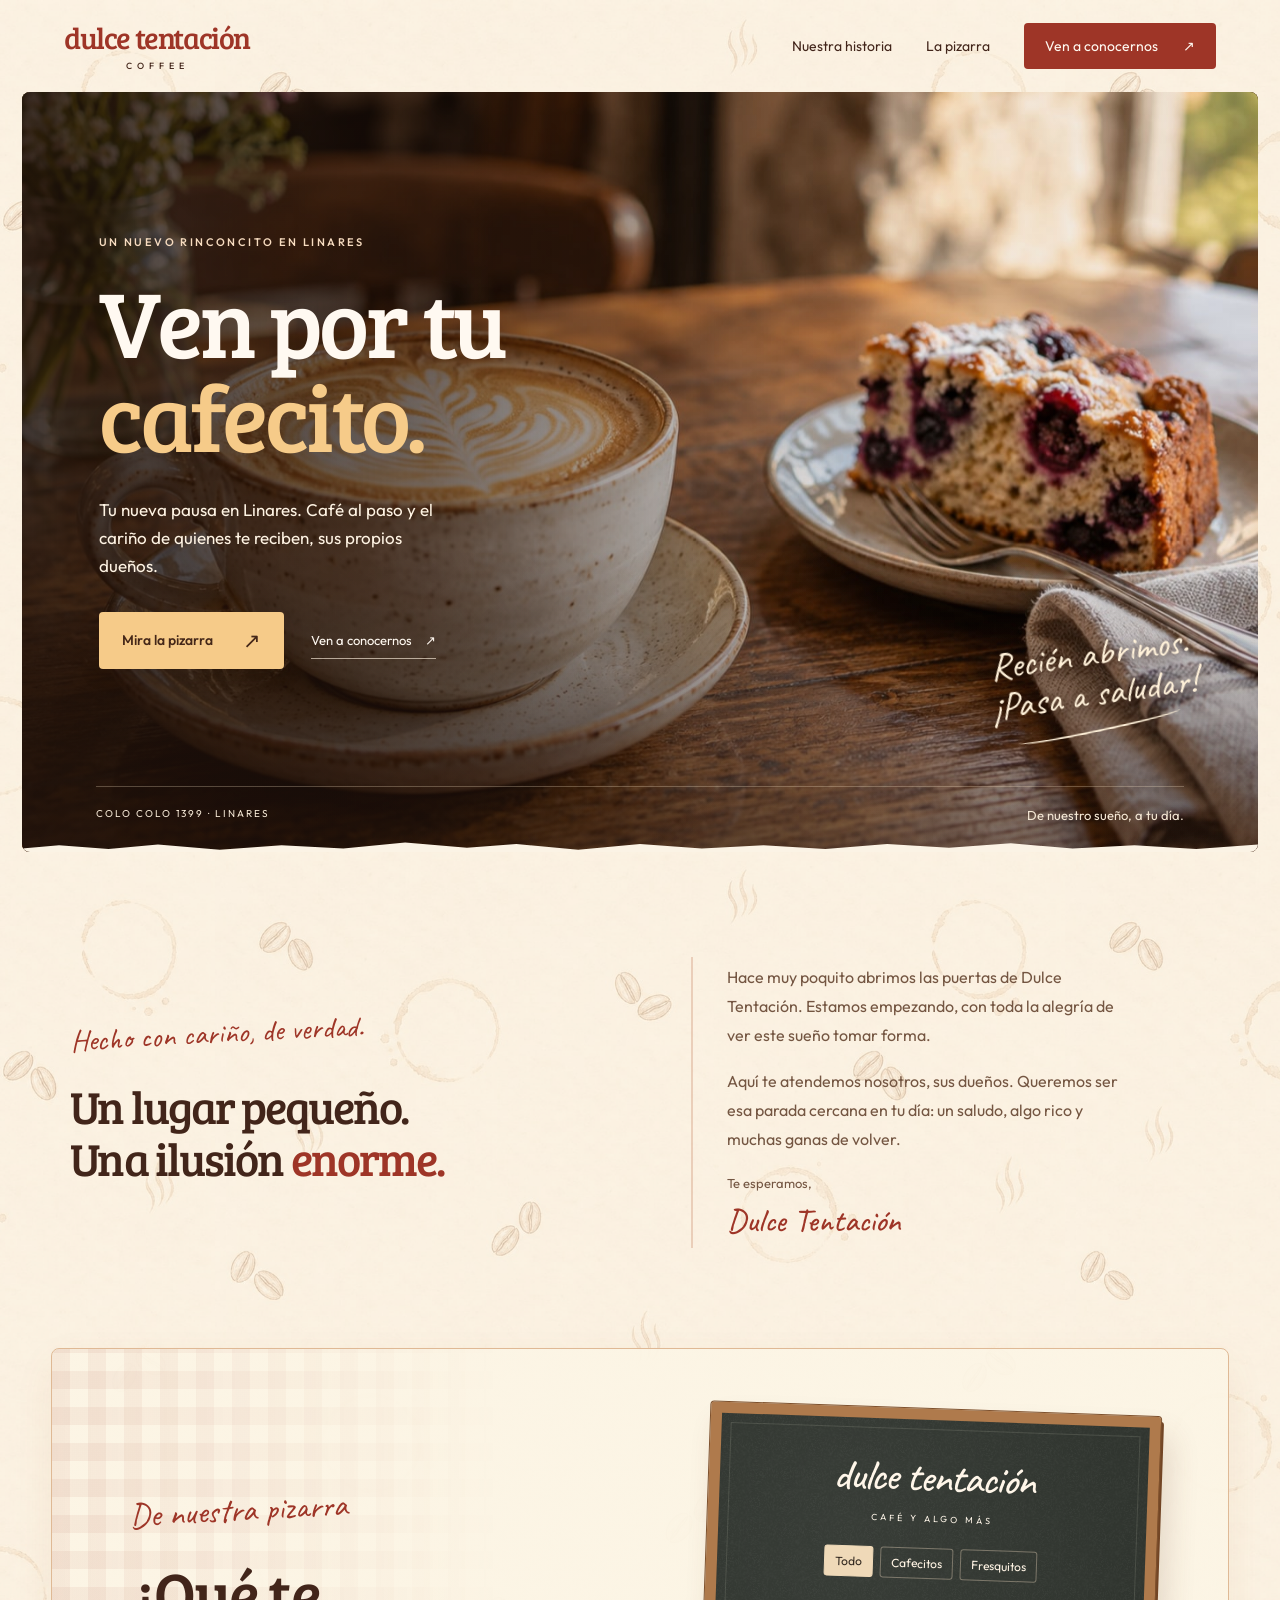
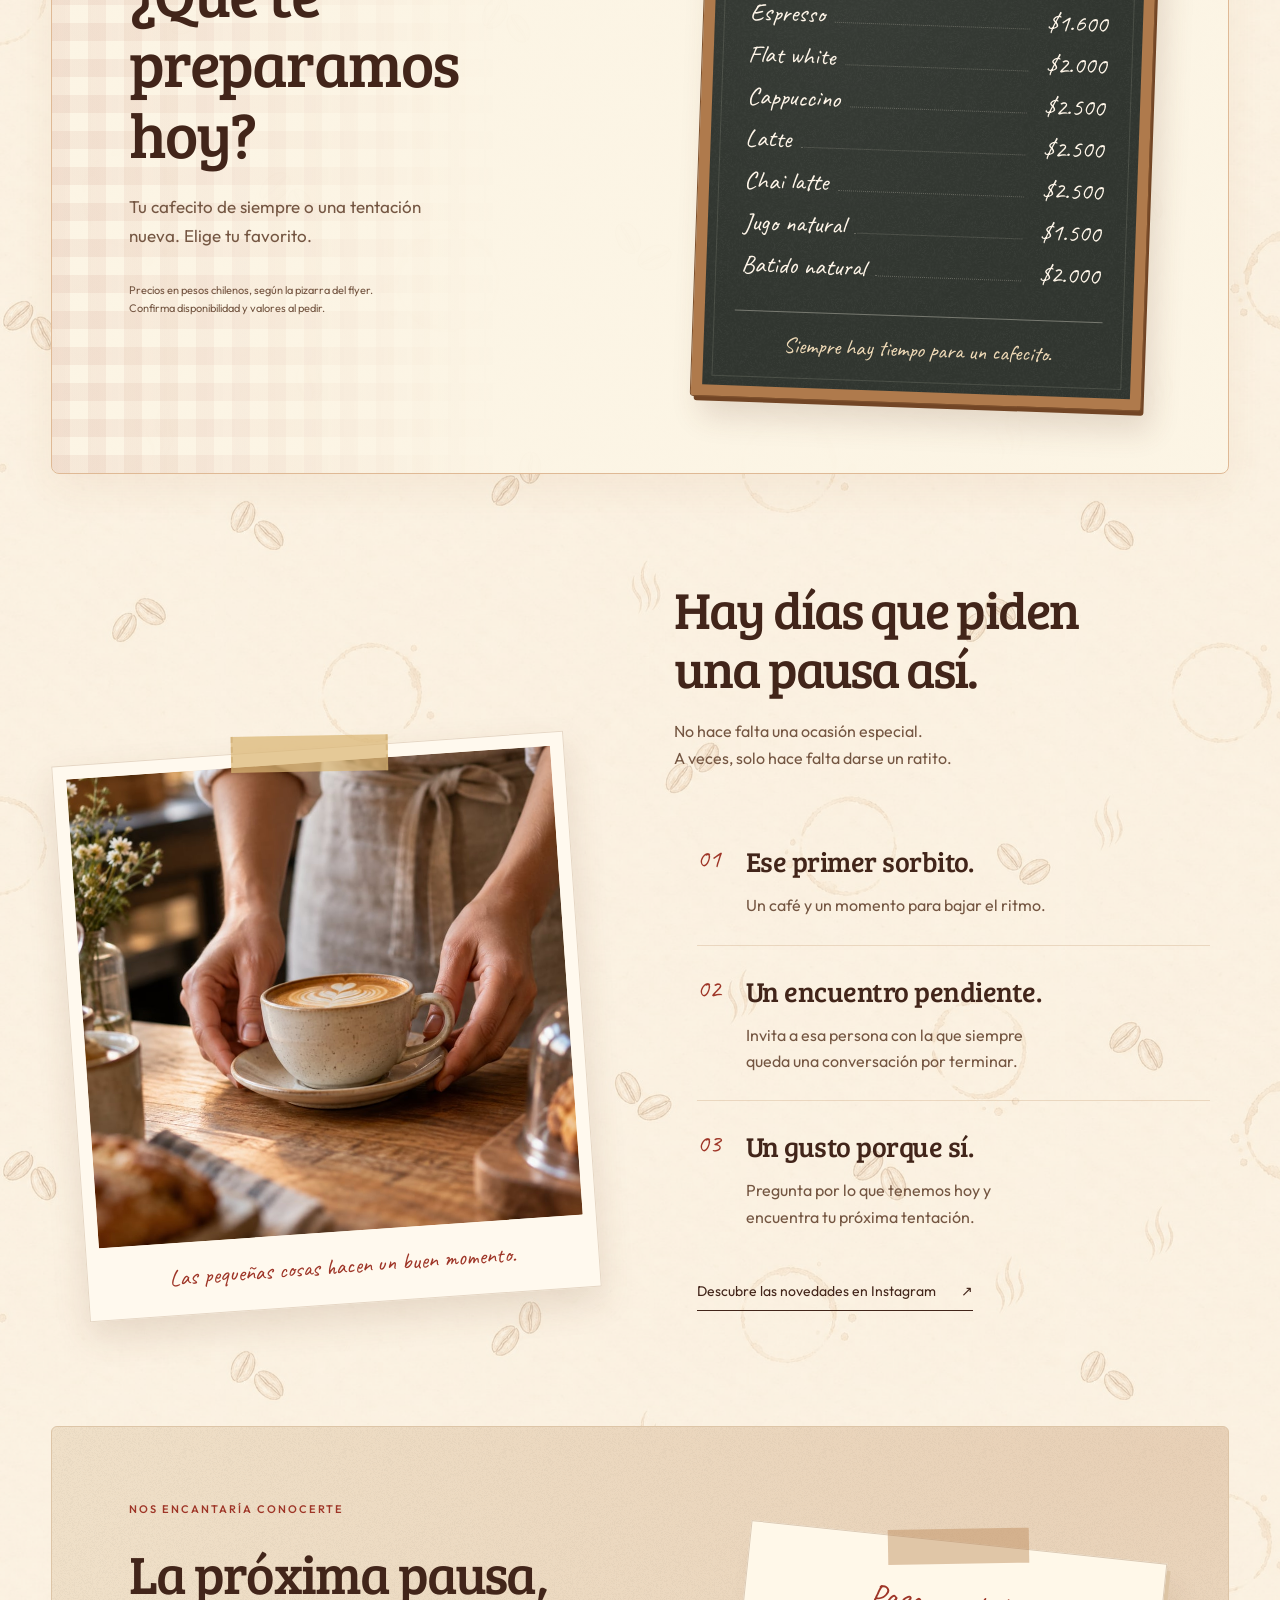
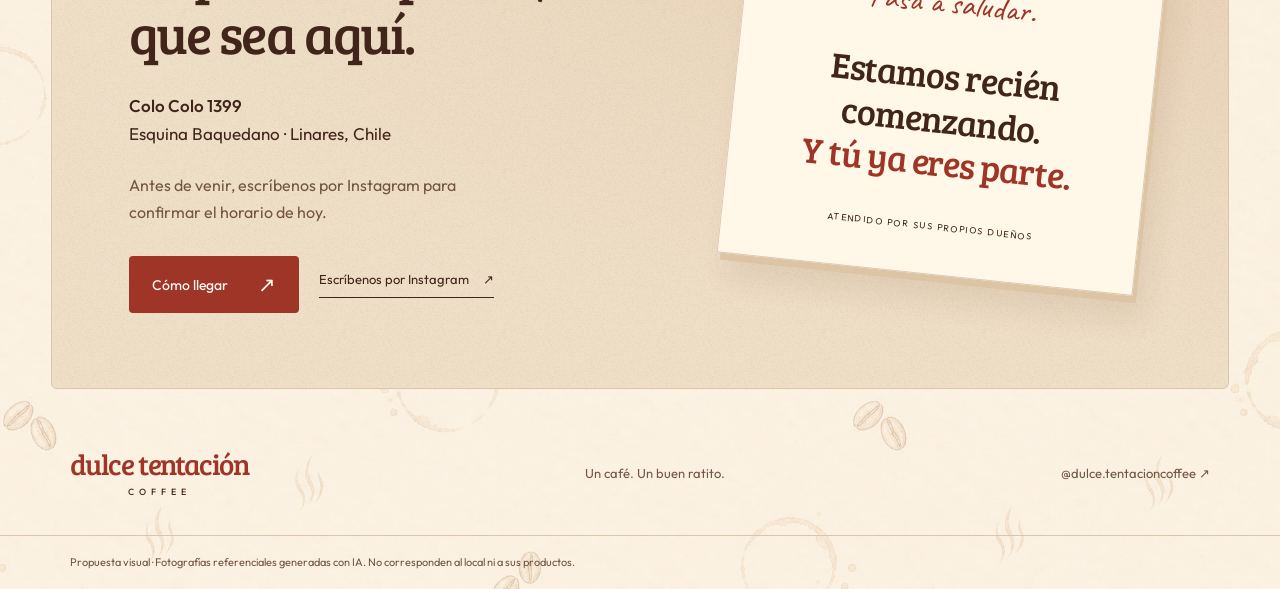
==== Dulce_tentacion/index.html @ 6f0adbab "feat(dulce-tentacion): publica propuesta de cafeteria en Linares" ====
<!doctype html>
<html lang="es">
<head>
  <meta charset="utf-8">
  <meta name="viewport" content="width=device-width, initial-scale=1">
  <meta name="theme-color" content="#f5eee4">
  <meta name="description" content="Dulce Tentación Coffee. Una nueva cafetería de pueblo, atendida por sus propios dueños. Ven por un café, quédate por el momento.">
  <meta name="robots" content="noindex, nofollow">
  <title>Dulce Tentación Coffee · Un ratito para ti</title>
  <link rel="stylesheet" href="styles.css">
  <link rel="stylesheet" href="character.css">
  <script src="script.js" defer></script>
</head>
<body>
  <a class="skip-link" href="#contenido">Saltar al contenido</a>
  <header class="header">
    <a class="wordmark" href="#inicio" aria-label="Dulce Tentación Coffee, inicio">dulce tentación<span>COFFEE</span></a>
    <button class="menu-toggle" type="button" aria-controls="navigation" aria-expanded="false">Menú <span aria-hidden="true">+</span></button>
    <nav id="navigation" aria-label="Navegación principal">
      <a href="#historia">Nuestra historia</a>
      <a href="#carta">La pizarra</a>
      <a href="#visitanos">Ven a conocernos <span aria-hidden="true">↗</span></a>
    </nav>
  </header>

  <main id="contenido">
    <section class="hero" id="inicio" aria-labelledby="hero-title">
      <div class="hero-copy">
        <p class="eyebrow">UN NUEVO RINCONCITO EN LINARES</p>
        <h1 id="hero-title">Ven por tu<br><em>cafecito.</em></h1>
        <p class="hero-description">Tu nueva pausa en Linares. Café al paso y el cariño de quienes te reciben, sus propios dueños.</p>
        <div class="hero-actions"><a class="button" href="#carta">Mira la pizarra <span aria-hidden="true">↗</span></a><a class="hero-location" href="#visitanos">Ven a conocernos <span aria-hidden="true">↗</span></a></div>
      </div>
      <figure class="hero-photo">
        <img src="assets/cafe-mesa.jpg" alt="Imagen referencial de un café con leche y una porción de pastel en una mesa de madera" width="1536" height="1024" fetchpriority="high">
      </figure>
      <p class="welcome-note">Recién abrimos.<br>¡Pasa a saludar!</p>
      <div class="hero-foot"><span>COLO COLO 1399 · LINARES</span><span>De nuestro sueño, a tu día.</span></div>
    </section>

    <section class="story section" id="historia" aria-labelledby="story-title">
      <div class="story-intro"><span class="small-label">Hecho con cariño, de verdad.</span><h2 id="story-title">Un lugar pequeño.<br>Una ilusión <em>enorme.</em></h2></div>
      <div class="story-body"><p>Hace muy poquito abrimos las puertas de Dulce Tentación. Estamos empezando, con toda la alegría de ver este sueño tomar forma.</p><p>Aquí te atendemos nosotros, sus dueños. Queremos ser esa parada cercana en tu día: un saludo, algo rico y muchas ganas de volver.</p><span class="signature">Te esperamos,<br><strong>Dulce Tentación</strong></span></div>
    </section>

    <section class="menu-section section" id="carta" aria-labelledby="menu-title">
      <div class="menu-intro"><span class="small-label">De nuestra pizarra</span><h2 id="menu-title">¿Qué te<br>preparamos hoy?</h2><p>Tu cafecito de siempre o una tentación nueva. Elige tu favorito.</p><span class="menu-source">Precios en pesos chilenos, según la pizarra del flyer. Confirma disponibilidad y valores al pedir.</span></div>
      <div class="menu-board"><div class="board-title">dulce tentación<span>CAFÉ Y ALGO MÁS</span></div><div class="menu-filters" role="group" aria-label="Filtrar la pizarra" hidden><button type="button" data-filter="all" aria-pressed="true">Todo</button><button type="button" data-filter="coffee" aria-pressed="false">Cafecitos</button><button type="button" data-filter="fresh" aria-pressed="false">Fresquitos</button></div><dl><div data-category="coffee"><dt>Espresso</dt><dd>$1.600</dd></div><div data-category="coffee"><dt>Flat white</dt><dd>$2.000</dd></div><div data-category="coffee"><dt>Cappuccino</dt><dd>$2.500</dd></div><div data-category="coffee"><dt>Latte</dt><dd>$2.500</dd></div><div data-category="coffee"><dt>Chai latte</dt><dd>$2.500</dd></div><div data-category="fresh"><dt>Jugo natural</dt><dd>$1.500</dd></div><div data-category="fresh"><dt>Batido natural</dt><dd>$2.000</dd></div></dl><span class="sr-only" id="menu-status" aria-live="polite"></span><p>Siempre hay tiempo para un cafecito.</p></div>
    </section>

    <section class="moments section" id="momentos" aria-labelledby="moments-title">
      <div class="moments-heading"><h2 id="moments-title">Hay días que piden<br>una pausa así.</h2><p>No hace falta una ocasión especial.<br>A veces, solo hace falta darse un ratito.</p></div>
      <div class="moments-layout">
        <figure class="hands-photo"><img src="assets/cafe-manos.jpg" alt="Imagen referencial de unas manos sirviendo una taza de café" width="1024" height="1280" loading="lazy"><figcaption>Las pequeñas cosas hacen un buen momento.</figcaption></figure>
        <div class="moments-list">
          <article><span class="moment-number" aria-hidden="true">01</span><div><h3>Ese primer sorbito.</h3><p>Un café y un momento para bajar el ritmo.</p></div></article>
          <article><span class="moment-number" aria-hidden="true">02</span><div><h3>Un encuentro pendiente.</h3><p>Invita a esa persona con la que siempre queda una conversación por terminar.</p></div></article>
          <article><span class="moment-number" aria-hidden="true">03</span><div><h3>Un gusto porque sí.</h3><p>Pregunta por lo que tenemos hoy y encuentra tu próxima tentación.</p></div></article>
          <a class="text-link" href="https://www.instagram.com/dulce.tentacioncoffee/" target="_blank" rel="noopener noreferrer">Descubre las novedades en Instagram <span aria-hidden="true">↗</span></a>
        </div>
      </div>
    </section>

    <section class="visit section" id="visitanos" aria-labelledby="visit-title">
      <div class="visit-copy"><p class="eyebrow">NOS ENCANTARÍA CONOCERTE</p><h2 id="visit-title">La próxima pausa,<br>que sea aquí.</h2><address><strong>Colo Colo 1399</strong><br>Esquina Baquedano · Linares, Chile</address><p>Antes de venir, escríbenos por Instagram para confirmar el horario de hoy.</p><div class="visit-actions"><a class="button" href="https://www.google.com/maps/place/Cafeter%C3%ADa+al+Paso+Dulce+Tentacion/@-35.8528592,-71.5866221,17z/data=!4m15!1m8!3m7!1s0x9665f5577c1cde81:0x2fb1e8f4687fc1c8!2sColo+Colo+1399,+3580705+Linares,+Maule!3b1!8m2!3d-35.8528636!4d-71.5840472!16s%2Fg%2F11hbjd5ry5!3m5!1s0x9665f50022ad4255:0x8f6eeaee802d963a!8m2!3d-35.8528636!4d-71.5840472!16s%2Fg%2F11zx74m3vc" target="_blank" rel="noopener noreferrer">Cómo llegar <span aria-hidden="true">↗</span></a><a class="text-link" href="https://www.instagram.com/dulce.tentacioncoffee/" target="_blank" rel="noopener noreferrer">Escríbenos por Instagram <span aria-hidden="true">↗</span></a></div></div>
      <div class="visit-note"><span class="note-top">Pasa a saludar.</span><p>Estamos recién<br>comenzando.<br><em>Y tú ya eres parte.</em></p><span class="note-bottom">ATENDIDO POR SUS PROPIOS DUEÑOS</span></div>
    </section>
  </main>

  <footer><a class="wordmark" href="#inicio">dulce tentación<span>COFFEE</span></a><p>Un café. Un buen ratito.</p><a href="https://www.instagram.com/dulce.tentacioncoffee/" target="_blank" rel="noopener noreferrer">@dulce.tentacioncoffee <span aria-hidden="true">↗</span></a></footer>
  <div class="proposal-note">Propuesta visual · Fotografías referenciales generadas con IA. No corresponden al local ni a sus productos.</div>
</body>
</html>
---- Dulce_tentacion/styles.css ----
@font-face{font-family:Outfit;src:url('assets/outfit-latin.woff2') format('woff2');font-style:normal;font-weight:100 900;font-display:swap}
:root{--paper:#f5eee4;--paper-deep:#eee2d3;--ink:#38271f;--muted:#6e584b;--accent:#9b432d;--line:#d8c8b7;--white:#fff9f1;--radius:6px;color-scheme:light;font-family:Outfit,'Trebuchet MS',Arial,sans-serif;color:var(--ink);background:var(--paper);font-synthesis:none}
*{box-sizing:border-box}html{scroll-behavior:smooth;scroll-padding-top:105px}body{margin:0}a{color:inherit;text-decoration:none}button{font:inherit}a,button{-webkit-tap-highlight-color:transparent}a:focus-visible,button:focus-visible{outline:3px solid var(--accent);outline-offset:6px}img{display:block;width:100%;height:100%;object-fit:cover}figure,p,h1,h2,h3{margin:0}.header,main,footer,.proposal-note{max-width:1600px;margin-inline:auto}.header{height:100px;padding:0 5.5%;display:flex;justify-content:space-between;align-items:center}.wordmark{font-size:26px;font-weight:650;letter-spacing:-1.1px;line-height:1.05;display:inline-block;flex-shrink:0}.wordmark span{display:block;font-size:10px;font-weight:500;letter-spacing:4.2px;text-align:center;margin-top:8px}.header nav{display:flex;gap:34px;align-items:center;font-size:14px}.header nav a{padding:12px 0}.header nav a:last-child{border-bottom:1px solid var(--ink)}.header nav a span{margin-left:22px}.header nav a:hover,.text-link:hover,footer>a:last-child:hover{color:var(--accent)}.menu-toggle{display:none}.hero{padding:18px 5.5% 0;display:grid;grid-template-columns:1fr 1fr;column-gap:4%;align-items:center}.hero-copy{padding-block:25px 40px}.eyebrow{font-size:11px;letter-spacing:2px;font-weight:550;color:var(--accent);margin-bottom:27px}h1{font-size:clamp(45px,5.7vw,84px);font-weight:500;letter-spacing:-4px;line-height:1.04}em{font-style:normal;color:var(--accent)}.hero-description{max-width:345px;font-size:17px;line-height:1.65;margin-top:28px;color:var(--muted)}.button{display:inline-flex;gap:30px;align-items:center;justify-content:space-between;background:var(--accent);color:var(--white);padding:18px 23px;border-radius:var(--radius);font-size:14px;font-weight:450;white-space:nowrap;transition:background .2s,transform .2s}.hero .button{margin-top:33px}.button:hover{background:#77321f;transform:translateY(-2px)}.button:active{transform:translateY(0)}.button span{font-size:21px;line-height:1}.hero-photo{height:clamp(390px,38vw,565px);border-radius:46% 46% var(--radius) var(--radius);overflow:hidden;background:var(--paper-deep)}.hero-photo img{object-position:42% center}.hero-foot{grid-column:1/-1;display:flex;justify-content:space-between;border-bottom:1px solid var(--line);padding:28px 0 22px;margin-top:18px;color:var(--muted);font-size:13px}.hero-foot span:first-child{font-size:10px;letter-spacing:2px}.section{margin-inline:5.5%;padding-block:100px}h2{font-size:clamp(35px,4vw,59px);line-height:1.12;font-weight:500;letter-spacing:-2px}.story{display:grid;grid-template-columns:1fr 1fr;gap:8%;padding-block:106px 103px}.small-label{display:block;font-size:14px;margin-bottom:22px;color:var(--accent)}.story-body{max-width:440px;padding-top:6px}.story-body p{font-size:17px;color:var(--muted);line-height:1.8;margin-bottom:18px}.signature{display:block;font-size:13px;line-height:1.7;margin-top:28px;color:var(--muted)}.signature strong{font-size:21px;font-weight:500;color:var(--accent)}.moments{border-top:1px solid var(--line);padding-top:78px}.moments-heading{text-align:center}.moments-heading p{font-size:16px;line-height:1.65;color:var(--muted);margin-top:22px}.moments-layout{display:grid;grid-template-columns:1fr 1.05fr;gap:10%;align-items:center;margin-top:56px}.hands-photo{position:relative}.hands-photo img{height:480px;border-radius:var(--radius);background:var(--paper-deep);object-position:center 65%}.hands-photo figcaption{font-size:12px;color:var(--muted);padding-top:14px}.moments-list article{display:flex;gap:25px;padding:26px 0}.moments-list article+article{border-top:1px solid var(--line)}.moment-number{font-size:12px;color:var(--accent);padding-top:7px}.moments-list h3{font-size:26px;font-weight:500;letter-spacing:-.5px}.moments-list p{max-width:310px;font-size:16px;line-height:1.65;color:var(--muted);margin-top:12px}.text-link{display:inline-flex;gap:25px;align-items:center;font-size:14px;border-bottom:1px solid var(--ink);padding-bottom:10px;margin-top:26px}.visit{background:var(--paper-deep);margin:0 2.5%;padding:75px 6%;display:grid;grid-template-columns:1.2fr 1fr;gap:10%;align-items:center;border-radius:var(--radius)}.visit-copy>p:not(.eyebrow){font-size:16px;max-width:370px;line-height:1.7;margin:24px 0 30px;color:var(--muted)}.visit-note{background:var(--paper);padding:40px 32px;text-align:center;transform:rotate(3deg);border:1px solid #dccab5;box-shadow:7px 12px 0 #e3d3c0}.note-top{font-size:14px;color:var(--muted)}.visit-note p{font-size:clamp(24px,3vw,42px);font-weight:450;line-height:1.22;letter-spacing:-1px;margin:30px 0}.note-bottom{font-size:9px;letter-spacing:1.5px}footer{padding:60px 5.5% 38px;display:flex;align-items:center;justify-content:space-between;gap:20px}footer p,footer>a:last-child{font-size:13px;color:var(--muted)}footer .wordmark{font-size:23px}.proposal-note{padding:18px 5.5%;border-top:1px solid var(--line);font-size:11px;line-height:1.6;color:var(--muted)}.skip-link{position:fixed;top:-100px;left:20px;padding:14px;background:var(--white);z-index:30}.skip-link:focus{top:15px}
@media(min-width:1500px){.header{height:80px}.hero{padding-top:30px}}
@media(min-width:769px) and (max-width:1499px){.header{height:80px}}
@media(max-width:1000px){.header nav{gap:20px}.hero{column-gap:3%}h1{letter-spacing:-2.5px}.hero-description{font-size:16px}.story{gap:6%}.moments-layout{gap:6%}.visit{gap:6%}.visit-note{padding:30px 20px}.hands-photo img{height:430px}}
@media(max-width:768px){html{scroll-padding-top:25px}.header{height:84px;padding-inline:6%;position:relative;z-index:5}.wordmark{font-size:24px}.menu-toggle{display:flex;gap:16px;align-items:center;background:none;border:1px solid var(--line);padding:10px 14px;border-radius:var(--radius);font-size:13px;color:var(--ink)}.menu-toggle span{font-size:20px;line-height:1}.header nav{display:none;position:absolute;left:0;right:0;top:84px;padding:20px 6% 30px;background:var(--paper);border-bottom:1px solid var(--line);flex-direction:column;align-items:stretch;gap:8px;box-shadow:0 12px 16px #38271f0d}.header nav.is-open{display:flex}.header nav a:last-child{border-bottom:0}.hero{padding:25px 6% 0;grid-template-columns:1fr}.hero-copy{padding:0 0 36px}.eyebrow{font-size:9px;letter-spacing:1.6px;margin-bottom:23px}h1{font-size:clamp(45px,9.4vw,70px);letter-spacing:-2.6px;line-height:1.05}.hero-description{margin-top:23px;max-width:350px}.hero .button{margin-top:25px}.hero-photo{height:370px;max-width:600px;border-radius:40% 40% var(--radius) var(--radius)}.hero-foot{padding-block:22px;margin-top:4px;font-size:11px;gap:16px}.hero-foot span:first-child{font-size:8px;letter-spacing:1px}.section{margin-inline:6%;padding-block:66px}.story{grid-template-columns:1fr;gap:26px}h2{font-size:39px;letter-spacing:-1.5px}.story-body p{font-size:16px}.small-label{margin-bottom:17px}.moments-heading{text-align:left}.moments-layout{grid-template-columns:1fr;gap:25px;margin-top:35px}.hands-photo img{height:390px}.moments-list article{padding-block:22px}.moments-list h3{font-size:24px}.moments-list p{max-width:none}.text-link{gap:18px;font-size:13px}.visit{margin:0 4%;padding:50px 7%;grid-template-columns:1fr;gap:45px}.visit-note{transform:rotate(2deg);max-width:400px;width:100%;justify-self:center;padding:30px 22px}.visit-note p{font-size:35px;margin-block:25px}footer{flex-direction:column;text-align:center;gap:24px;padding:45px 6% 32px}.proposal-note{text-align:center;padding-inline:7%}}
@media(max-width:360px){.hero-foot{flex-direction:column;gap:8px}.hero-photo{height:310px}.button{gap:18px;font-size:13px;padding-inline:18px}h2{font-size:34px}.hero-description{font-size:15px}.text-link{font-size:12px;gap:12px}}
@media(prefers-reduced-motion:reduce){html{scroll-behavior:auto}*,*::before,*::after{transition:none!important;animation:none!important}}
.menu-section{display:grid;grid-template-columns:1fr 1fr;gap:10%;align-items:center;padding:65px 5%;background:#eee2d3;border-radius:6px;margin-bottom:85px}.menu-intro>p{font-size:17px;line-height:1.7;max-width:300px;margin-top:25px;color:var(--muted)}.menu-source{display:block;font-size:12px;line-height:1.7;max-width:290px;color:var(--muted);margin-top:30px}.menu-board{background:#303330;color:#fff6e9;border:9px solid #ad7952;padding:32px 30px 25px;box-shadow:5px 8px 0 #ddcbb5;transform:rotate(-1deg)}.board-title{text-align:center;font-size:27px;font-weight:500;letter-spacing:-1px}.board-title span{display:block;font-size:9px;letter-spacing:2px;font-weight:400;margin-top:10px}.menu-board dl{margin:25px 0}.menu-board dl>div{display:flex;align-items:baseline;justify-content:space-between;gap:18px;padding:10px 0;font-size:16px}.menu-board dd{margin:0;font-variant-numeric:tabular-nums}.menu-board>p{text-align:center;font-size:12px;padding-top:15px;border-top:1px solid #777970;color:#ded8ca}address{font-style:normal;font-size:17px;line-height:1.65;margin-top:28px}address strong{font-weight:550}.visit-actions{display:flex;flex-wrap:wrap;align-items:center;gap:20px}.visit-actions .text-link{margin-top:0;font-size:13px;gap:14px}
@media(max-width:768px){.menu-section{grid-template-columns:1fr;gap:35px;padding:42px 7%;margin-bottom:60px}.menu-intro>p{max-width:none}.menu-source{max-width:none;margin-top:20px}.menu-board{padding:26px 20px}.menu-board dl>div{font-size:15px}.board-title{font-size:26px}.visit-actions{align-items:flex-start;flex-direction:column;gap:25px}}
.skip-link:not(:focus){clip-path:inset(50%)}
---- Dulce_tentacion/character.css ----
/* Direction: friendly café signage, paper and chalk; photo-led welcome.
   Bree evokes the rounded lettering in the supplied flyer. Caveat is reserved
   for handwritten notes; Outfit remains the functional reading face. */
@font-face{font-family:Bree;src:url('assets/bree-serif.woff2') format('woff2');font-weight:400;font-display:swap}
@font-face{font-family:Caveat;src:url('assets/caveat.woff2') format('woff2');font-weight:400 700;font-display:swap}
:root{--paper:#fbf3e5;--paper-deep:#f0dfc6;--accent:#9e3527;--ink:#42251a;--muted:#745642;--line:#dcc6ab}
body{background-image:url('assets/paper-grain.png')}
h1,h2,h3,.wordmark{font-family:Bree,Georgia,serif;font-weight:400}
h2{font-size:clamp(38px,4.1vw,64px);letter-spacing:-1.9px;text-wrap:balance}
.wordmark{font-size:30px;letter-spacing:-1.4px;color:var(--accent)}
.wordmark span{font-family:Outfit,sans-serif;font-size:9px;letter-spacing:5px;color:var(--ink)}
.header{height:92px!important;padding-inline:5%;position:relative;z-index:5}
.header nav a:last-child{background:var(--accent);color:var(--white);padding:14px 21px;border:0;border-radius:4px}
.header nav a{transition:color .2s,background .2s}
.hero{position:relative;isolation:isolate;display:flex;align-items:center;min-height:660px;height:min(760px,calc(100dvh - 92px));padding:65px 6% 105px;margin:0 22px;overflow:hidden;border-radius:8px;color:var(--white);background:#442718}
.hero-photo{position:absolute;inset:0;z-index:-2;width:100%;max-width:none;height:100%;border-radius:0;background:#442718}
.hero-photo img{object-position:65% 53%;animation:photo-settle 1.6s cubic-bezier(.2,.65,.3,1) both}
.hero::before{content:'';position:absolute;inset:0;z-index:-1;background:linear-gradient(90deg,rgba(29,16,10,.84),rgba(29,16,10,.58) 34%,rgba(29,16,10,.05) 72%),linear-gradient(0deg,rgba(29,16,10,.55),transparent 40%)}
.hero::after{content:'';position:absolute;bottom:-1px;left:0;right:0;height:13px;background:var(--paper);clip-path:polygon(0 65%,3% 40%,7% 70%,11% 35%,16% 75%,21% 40%,26% 65%,31% 20%,36% 60%,40% 30%,45% 75%,50% 30%,55% 65%,60% 40%,65% 70%,70% 30%,75% 60%,80% 25%,85% 65%,90% 40%,95% 70%,100% 35%,100% 100%,0 100%)}
.hero-copy{padding:0;max-width:620px}
.hero .eyebrow{color:#f7dcc0;font-size:11px;letter-spacing:2.4px;margin-bottom:25px}
h1{font-size:clamp(72px,7.4vw,112px);letter-spacing:-3.5px;line-height:.99;text-shadow:0 3px 30px #21120930}
h1 em{color:#f6cb89;display:inline-block;padding-bottom:12px}
.hero-description{color:#fff4e4;font-size:17px;max-width:355px;margin-top:22px;line-height:1.65}
.hero-actions{display:flex;align-items:center;gap:27px;margin-top:32px}
.hero .button{margin:0;background:#f6cb89;color:#442718;font-weight:550;box-shadow:0 5px 20px #26130930}
.hero .button:hover{background:#ffe0ab}
.hero-location{font-size:13px;border-bottom:1px solid #f5e8d5aa;padding-block:10px}
.hero-location span{margin-left:10px}
.hero a:focus-visible{outline-color:#fff4e4}
.hero-foot{position:absolute;bottom:24px;left:6%;right:6%;margin:0;padding:20px 0 5px;border-bottom:0;border-top:1px solid #ffedcf44;color:#f5e8d5}
.welcome-note{position:absolute;right:5%;bottom:120px;font-family:Caveat,cursive;font-size:38px;line-height:1.06;transform:rotate(-8deg);text-align:center;color:#fff1d9;text-shadow:0 2px 12px #271307}
.welcome-note::after{content:'';display:block;width:80%;height:9px;border-bottom:2px solid currentColor;border-radius:50%;margin:6px auto 0;transform:rotate(-4deg)}
.button{border-radius:4px;transition:transform .25s,background .25s,box-shadow .25s}
.button:hover{transform:translateY(-3px);box-shadow:0 6px 0 #642d1820}
.button span,.text-link span{transition:transform .25s}
.button:hover span,.text-link:hover span{transform:translate(3px,-3px)}
.small-label{font-family:Caveat,cursive;font-size:30px;color:var(--accent);transform:rotate(-3deg);transform-origin:left;margin-bottom:20px}
.story{padding-block:105px 100px;gap:9%;align-items:center}
.story-intro{position:relative}
.story h2{font-size:clamp(34px,3.6vw,55px)}
.story-body{border-left:2px solid #bf785449;padding-left:34px}
.story-body p{font-size:16px}
.signature{margin-top:15px}
.signature strong{font-family:Caveat,cursive;font-size:32px}
.menu-section{margin:0 4% 90px;padding:60px 6% 70px;position:relative;isolation:isolate;gap:12%;background:linear-gradient(90deg,#fcf5e5f2,#fcf5e5ed),url('assets/paper-grain.png');border:1px solid #dfb995;border-radius:8px;box-shadow:0 15px 40px #9d622812}
.menu-section::before{content:'';position:absolute;inset:0;z-index:-1;border-radius:7px;background:repeating-linear-gradient(90deg,#a8413011 0 18px,transparent 18px 36px),repeating-linear-gradient(0deg,#a8413011 0 18px,transparent 18px 36px);mask-image:linear-gradient(90deg,#000,transparent 38%)}
.menu-intro h2{font-size:clamp(45px,4.9vw,72px)}
.menu-intro .small-label{font-size:34px}
.menu-source{font-size:11px}
.menu-board{position:relative;transform:rotate(2deg);padding:35px 30px 28px;background:radial-gradient(ellipse at 30% 20%,#ffffff09,transparent 65%),url('assets/paper-grain.png'),#30352f;border:11px solid #af7a4c;border-radius:3px;outline:1px solid #7e512d;box-shadow:3px 5px 0 #724525,10px 20px 30px #623b2429}
.menu-board::before{content:'';position:absolute;inset:9px;border:1px solid #dddac725;pointer-events:none}
.board-title{font-family:Caveat,cursive;font-size:43px;letter-spacing:-1px;line-height:1.05}
.board-title span{font-family:Outfit,sans-serif;font-size:9px;letter-spacing:3px;margin-top:14px}
.menu-filters{display:flex;justify-content:center;gap:7px;margin-top:24px}
.menu-filters[hidden]{display:none}
.menu-filters button{border:1px solid #e5d1b866;border-radius:3px;padding:7px 10px;background:transparent;color:#fff4e4;cursor:pointer;font-size:12px;transition:background .2s,color .2s}
.menu-filters button[aria-pressed=true]{background:#efd9b8;color:#342a21;border-color:#efd9b8}
.menu-filters button:hover{background:#fff1d32b;color:#fff4e4}
.menu-filters button[aria-pressed=true]:hover{background:#ffe8c6;color:#342a21}
.menu-filters button:focus-visible{outline-color:#fff4e4}
.menu-board dl{min-height:301px;margin:18px 0}
.menu-board dl>div{font-family:Caveat,cursive;font-size:25px;padding:5px 5px;transition:background .2s,transform .2s}
.menu-board dl>div[hidden]{display:none}
.menu-board dl>div:hover{background:#faf4d80a;transform:translateX(3px)}
.menu-board dt{display:flex;align-items:baseline;flex:1;gap:10px}
.menu-board dt::after{content:'';flex:1;border-bottom:1px dotted #fff4e43d}
.menu-board>p{font-family:Caveat,cursive;font-size:22px;color:#efdab7;padding-top:19px}
.moments{padding-top:15px;border:0}
.moments-heading{text-align:left;margin-left:38%;max-width:650px}
.moments-heading p{max-width:380px;font-size:16px}
.moments-layout{margin-top:45px;gap:10%;grid-template-columns:1fr 1fr}
.hands-photo{padding:13px 13px 0;background:#fff9ee;transform:rotate(-4deg);box-shadow:0 15px 35px #69402524;border:1px solid #e6d7c5;margin-top:-75px}
.hands-photo::before{content:'';position:absolute;z-index:1;top:-14px;left:35%;width:30%;height:36px;background:#dbb777b8;transform:rotate(3deg);border-inline:2px dashed #c8a36777}
.hands-photo img{height:470px;border-radius:1px}
.hands-photo figcaption{font-family:Caveat,cursive;font-size:23px;text-align:center;padding:20px 5px 23px;color:var(--accent)}
.moment-number{font-family:Caveat,cursive;font-size:26px;padding-top:0}
.moments-list h3{font-size:28px;letter-spacing:-.5px}
.moments-list article+article{border-color:#b8885940}
.visit{margin:15px 4% 0;padding:75px 6%;border:1px solid #ddc5a7;background:radial-gradient(ellipse at 95% 5%,#bc775025,transparent 70%),url('assets/paper-grain.png'),#efdfc7;position:relative;gap:10%}
.visit h2{font-size:clamp(37px,4.2vw,61px)}
.visit-note{background:#fff8e9;box-shadow:4px 7px 0 #dcc4a4,12px 24px 28px #67371617;position:relative;padding:40px 25px;transform:rotate(6deg)}
.visit-note::before{content:'';position:absolute;left:33%;top:-14px;width:34%;height:35px;background:#bc885974;transform:rotate(-7deg)}
.note-top{font-family:Caveat,cursive;font-size:32px;color:var(--accent)}
.visit-note p{font-family:Bree,Georgia,serif;font-size:clamp(25px,2.8vw,39px);font-weight:400}
footer .wordmark{font-size:29px}
.sr-only{position:absolute;width:1px;height:1px;overflow:hidden;clip-path:inset(50%);white-space:nowrap}
@keyframes photo-settle{from{transform:scale(1.06)}to{transform:scale(1)}}
@keyframes welcome-in{from{opacity:0;transform:translateY(20px)}to{opacity:1;transform:translateY(0)}}
.hero-copy{animation:welcome-in .8s .12s both}
@media(max-width:1000px){.hero{min-height:620px}.hero h1{font-size:85px}.welcome-note{font-size:31px;right:4%;bottom:110px}.menu-section{gap:7%;padding-inline:5%}.menu-board{padding-inline:20px}.hands-photo{margin-top:0}.moments-heading{margin-left:25%}.story-body{padding-left:25px}}
@media(max-width:768px){
 .header{height:82px!important;padding-inline:6%}.wordmark{font-size:27px}.header nav{top:82px}.header nav a:last-child{padding:15px}.menu-toggle{border-color:#b27b58}
 .hero{height:auto;min-height:690px;margin:0 10px;padding:48px 7% 100px;align-items:flex-start;border-radius:6px}
 .hero-photo img{object-position:57% center}.hero::before{background:linear-gradient(90deg,#211108b8,#21110840),linear-gradient(180deg,#24120b77,transparent 60%,#24120b88)}
 .hero h1{font-size:clamp(66px,13vw,90px);letter-spacing:-2px;line-height:1.02}.hero .eyebrow{font-size:9px;letter-spacing:1.7px;margin-bottom:22px}
 .hero-description{font-size:16px;max-width:290px}.hero-actions{gap:22px;flex-wrap:wrap;margin-top:25px}.hero .button{padding:16px 20px}
 .welcome-note{right:9%;bottom:92px;font-size:30px}.hero-foot{left:7%;right:7%;bottom:20px;font-size:10px;gap:10px}.hero-foot span:first-child{font-size:8px;letter-spacing:.7px}
 .story{padding-block:67px 60px;gap:28px}.story h2{font-size:39px}.small-label{font-size:28px}.story-body{border-left:0;padding-left:0}.story-body p{font-size:16px}
 .menu-section{margin:0 5% 65px;padding:40px 7% 48px;gap:35px}.menu-section::before{mask-image:linear-gradient(180deg,#000,transparent 50%)}.menu-intro h2{font-size:46px}.menu-intro>p{font-size:16px}.menu-intro .small-label{font-size:30px}.menu-board{transform:rotate(1deg);padding:28px 18px 22px;border-width:8px}.board-title{font-size:37px}.menu-board dl>div{font-size:24px}.menu-board dl{min-height:287px}.menu-filters{gap:6px}.menu-filters button{font-size:11px;padding:7px 9px}
 .moments{padding-top:0}.moments-heading{margin-left:0}.moments-heading h2{font-size:41px}.moments-layout{grid-template-columns:1fr;gap:35px;margin-top:38px}.hands-photo{transform:rotate(-2deg);margin:0 5px}.hands-photo img{height:360px}.hands-photo figcaption{font-size:22px;padding-block:17px}.moments-list h3{font-size:26px}.moments-list article{padding-block:20px}
 .visit{margin:0 4%;padding:47px 7%;gap:45px}.visit h2{font-size:39px}.visit-note{transform:rotate(3deg);padding:28px 20px}.visit-note p{font-size:34px}.note-top{font-size:31px}
 footer{padding-top:40px}
}
@media(max-width:360px){.hero{min-height:700px}.hero h1{font-size:64px}.hero-actions{gap:15px}.hero-location{font-size:12px}.welcome-note{bottom:110px;font-size:28px}.menu-board{padding-inline:12px}.menu-filters button{padding:7px}.board-title{font-size:33px}.menu-board dl>div{font-size:22px}.menu-board>p{font-size:20px}.story h2{font-size:34px}.visit h2{font-size:34px}}
@media(prefers-reduced-motion:reduce){.hero-copy,.hero-photo img{animation:none}.button:hover,.menu-board dl>div:hover{transform:none}}
@media(min-width:769px){.moments-heading{margin-left:53%}}
/* The coffee drawing is decorative; a cream veil keeps text legible. */
body{background-image:linear-gradient(#fbf3e580,#fbf3e580),url('assets/coffee-pattern.jpg');background-size:auto,850px 850px;background-position:center top}
@media(max-width:768px){body{background-size:auto,620px 620px}}
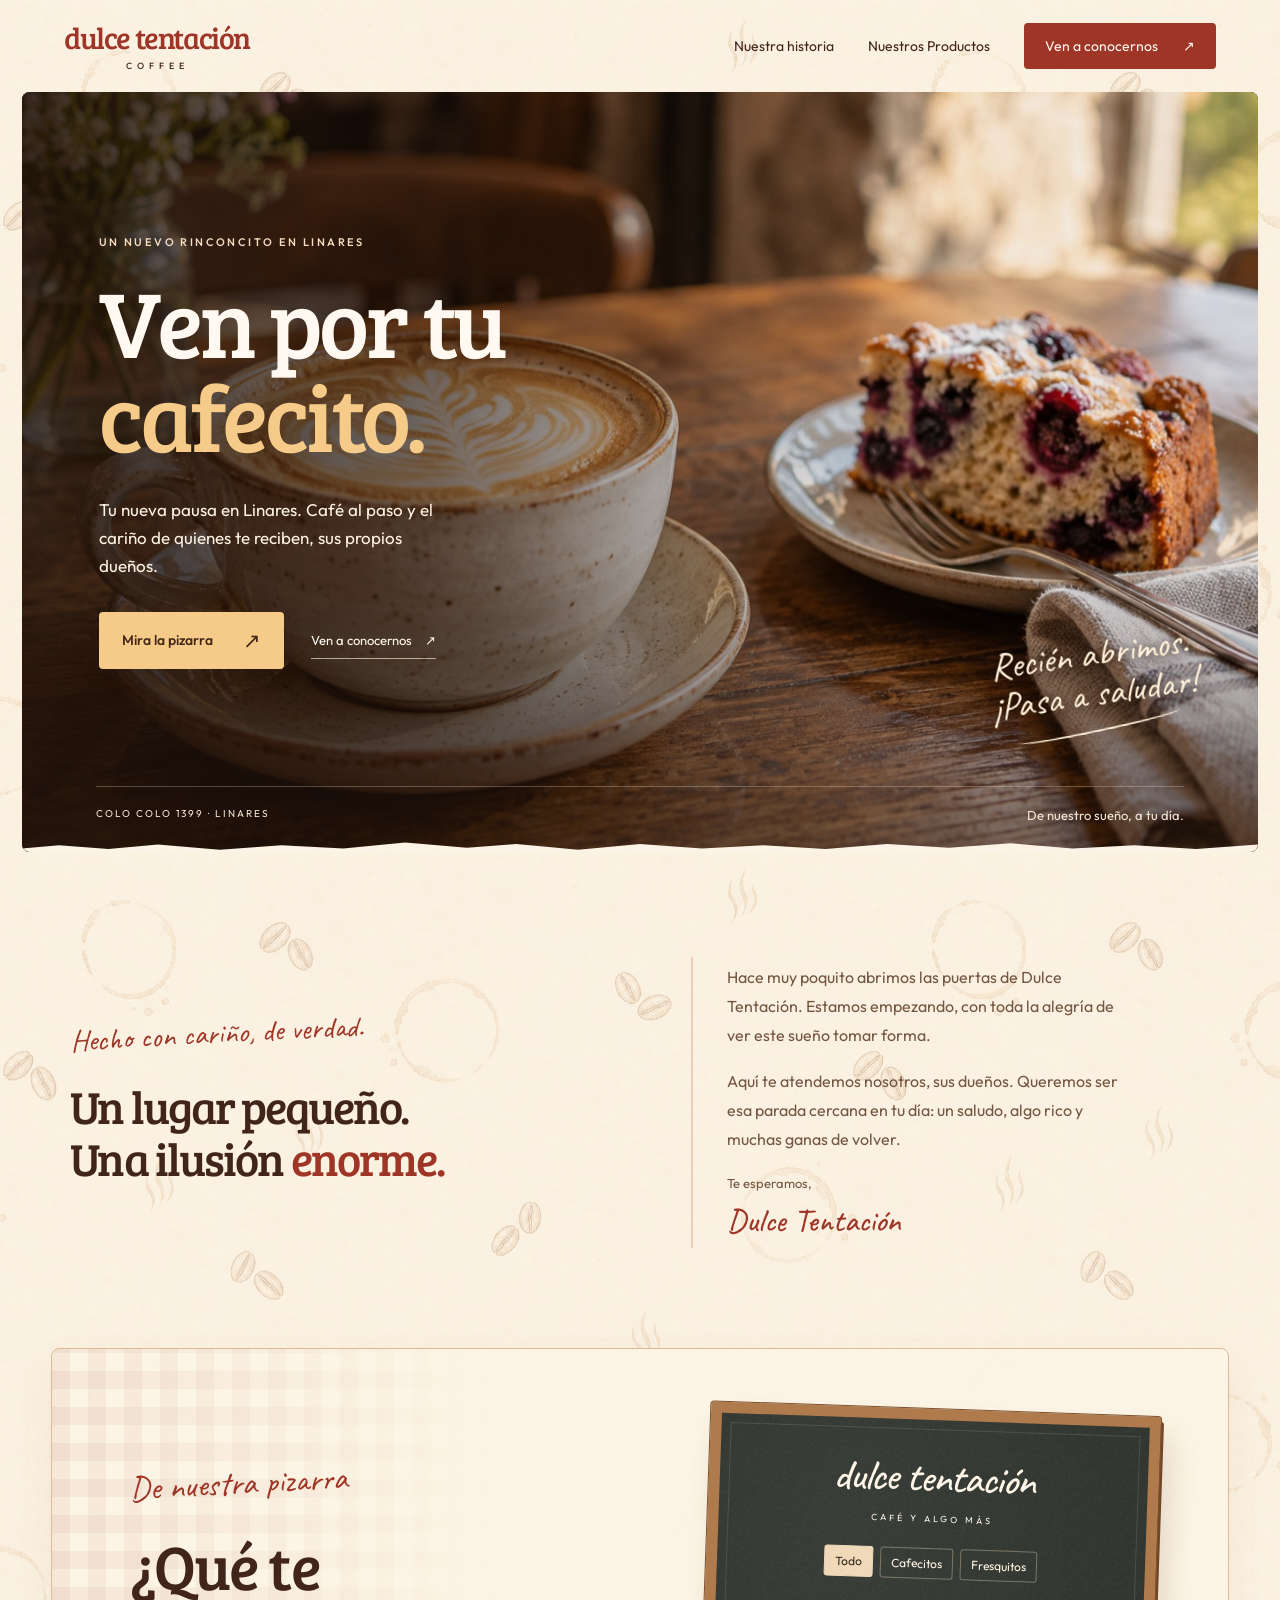
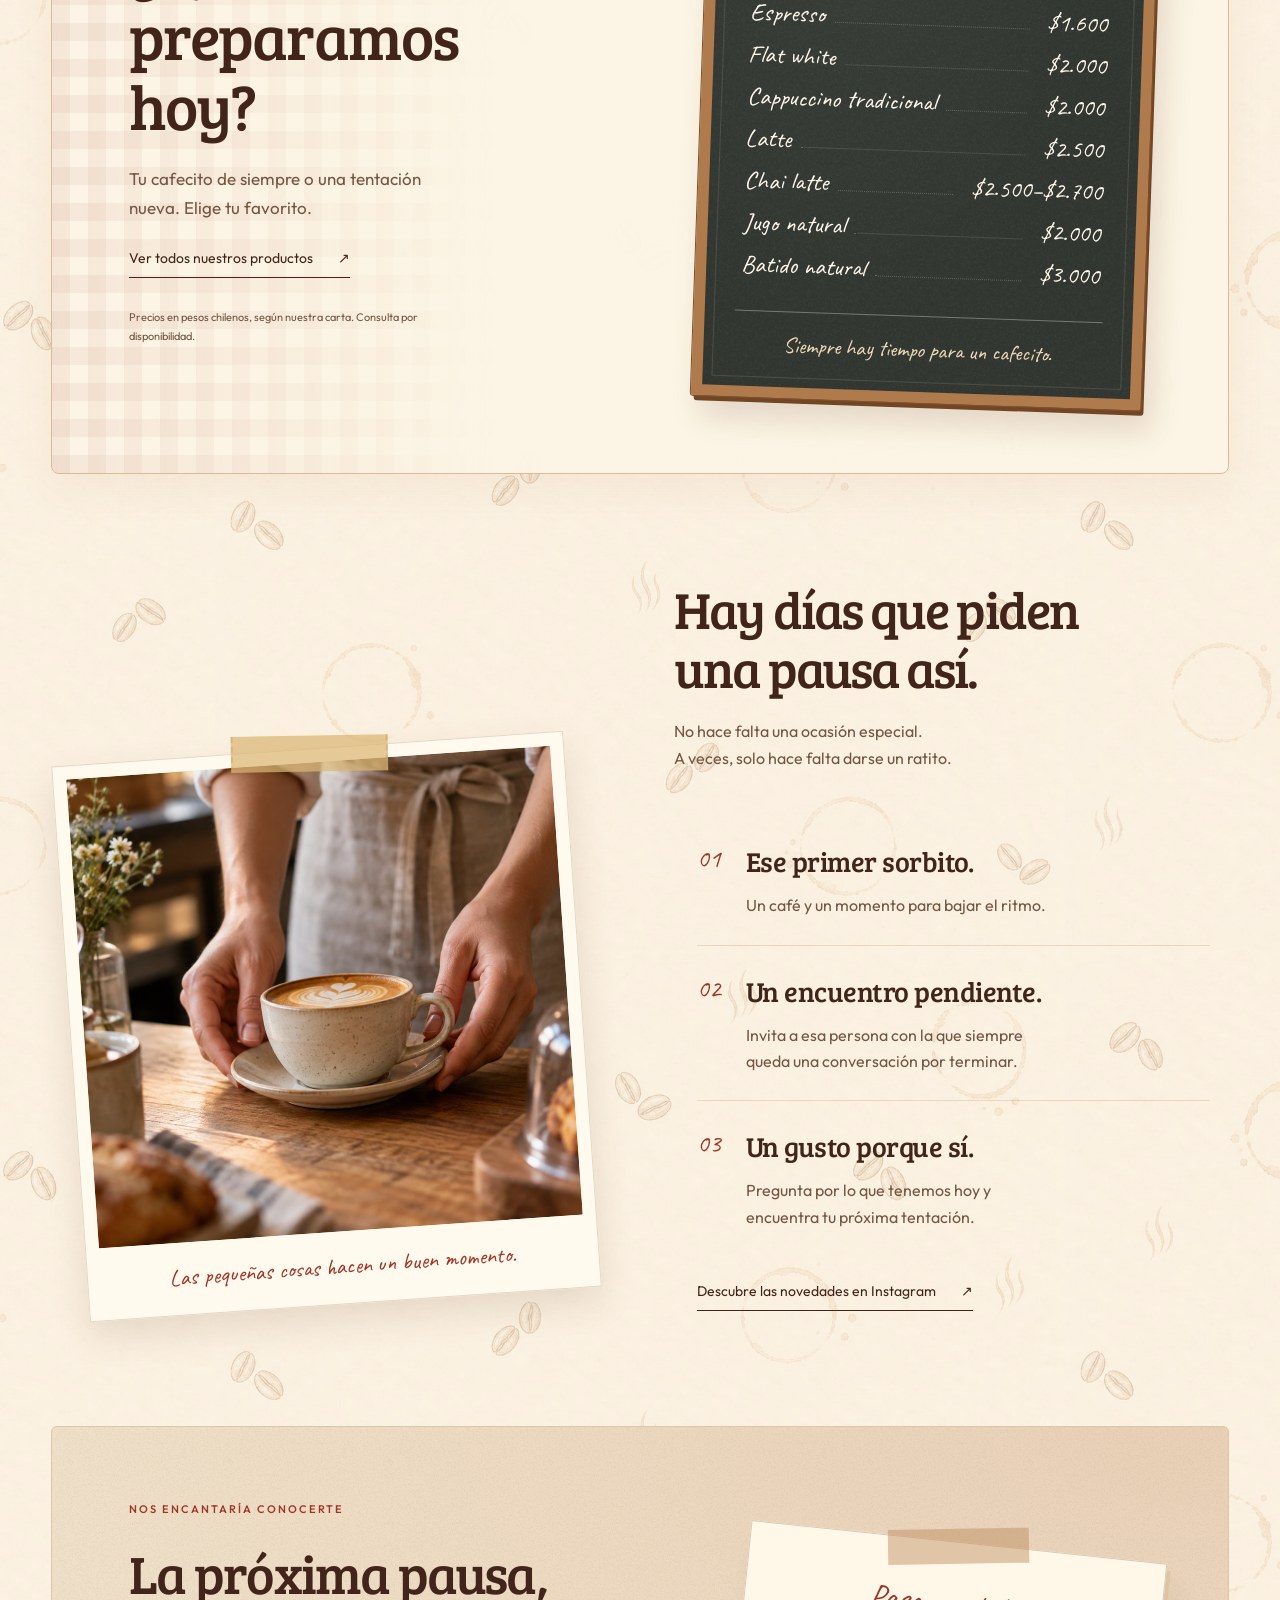
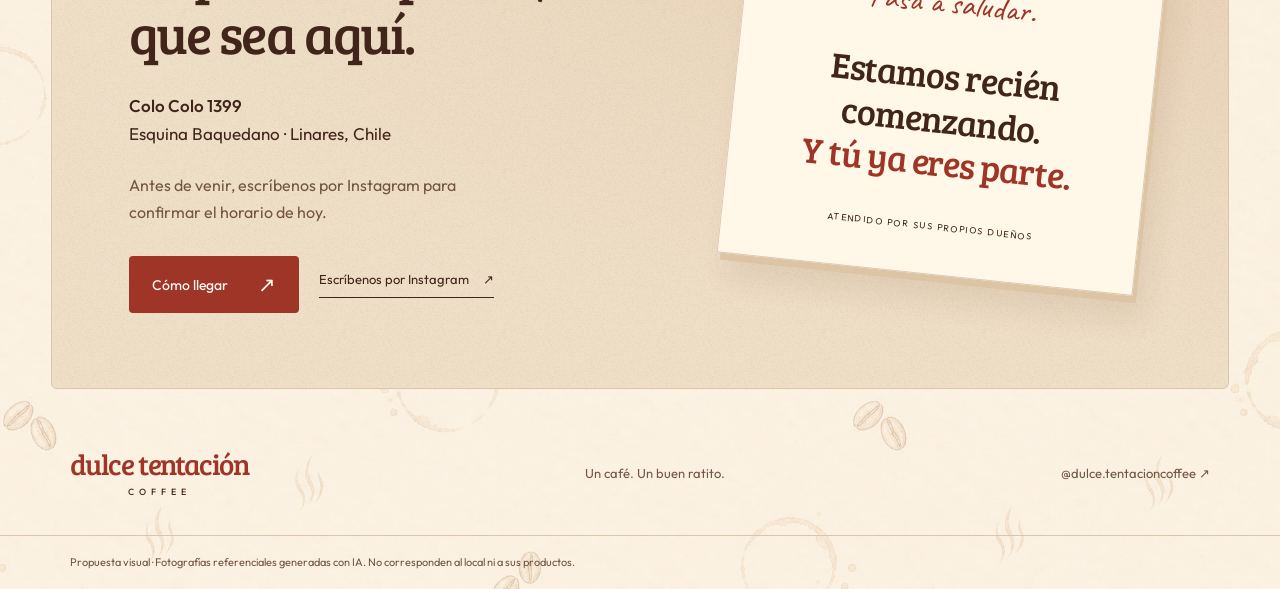
==== commit 2dd60414: "feat(dulce-tentacion): agrega carta completa de productos" ====
--- a/Dulce_tentacion/index.html
+++ b/Dulce_tentacion/index.html
@@ -18,7 +18,7 @@
     <button class="menu-toggle" type="button" aria-controls="navigation" aria-expanded="false">Menú <span aria-hidden="true">+</span></button>
     <nav id="navigation" aria-label="Navegación principal">
       <a href="#historia">Nuestra historia</a>
-      <a href="#carta">La pizarra</a>
+      <a href="productos.html">Nuestros Productos</a>
       <a href="#visitanos">Ven a conocernos <span aria-hidden="true">↗</span></a>
     </nav>
   </header>
@@ -44,8 +44,8 @@
     </section>
 
     <section class="menu-section section" id="carta" aria-labelledby="menu-title">
-      <div class="menu-intro"><span class="small-label">De nuestra pizarra</span><h2 id="menu-title">¿Qué te<br>preparamos hoy?</h2><p>Tu cafecito de siempre o una tentación nueva. Elige tu favorito.</p><span class="menu-source">Precios en pesos chilenos, según la pizarra del flyer. Confirma disponibilidad y valores al pedir.</span></div>
-      <div class="menu-board"><div class="board-title">dulce tentación<span>CAFÉ Y ALGO MÁS</span></div><div class="menu-filters" role="group" aria-label="Filtrar la pizarra" hidden><button type="button" data-filter="all" aria-pressed="true">Todo</button><button type="button" data-filter="coffee" aria-pressed="false">Cafecitos</button><button type="button" data-filter="fresh" aria-pressed="false">Fresquitos</button></div><dl><div data-category="coffee"><dt>Espresso</dt><dd>$1.600</dd></div><div data-category="coffee"><dt>Flat white</dt><dd>$2.000</dd></div><div data-category="coffee"><dt>Cappuccino</dt><dd>$2.500</dd></div><div data-category="coffee"><dt>Latte</dt><dd>$2.500</dd></div><div data-category="coffee"><dt>Chai latte</dt><dd>$2.500</dd></div><div data-category="fresh"><dt>Jugo natural</dt><dd>$1.500</dd></div><div data-category="fresh"><dt>Batido natural</dt><dd>$2.000</dd></div></dl><span class="sr-only" id="menu-status" aria-live="polite"></span><p>Siempre hay tiempo para un cafecito.</p></div>
+      <div class="menu-intro"><span class="small-label">De nuestra pizarra</span><h2 id="menu-title">¿Qué te<br>preparamos hoy?</h2><p>Tu cafecito de siempre o una tentación nueva. Elige tu favorito.</p><a class="text-link" href="productos.html">Ver todos nuestros productos <span aria-hidden="true">↗</span></a><span class="menu-source">Precios en pesos chilenos, según nuestra carta. Consulta por disponibilidad.</span></div>
+      <div class="menu-board"><div class="board-title">dulce tentación<span>CAFÉ Y ALGO MÁS</span></div><div class="menu-filters" role="group" aria-label="Filtrar la pizarra" hidden><button type="button" data-filter="all" aria-pressed="true">Todo</button><button type="button" data-filter="coffee" aria-pressed="false">Cafecitos</button><button type="button" data-filter="fresh" aria-pressed="false">Fresquitos</button></div><dl><div data-category="coffee"><dt>Espresso</dt><dd>$1.600</dd></div><div data-category="coffee"><dt>Flat white</dt><dd>$2.000</dd></div><div data-category="coffee"><dt>Cappuccino tradicional</dt><dd>$2.000</dd></div><div data-category="coffee"><dt>Latte</dt><dd>$2.500</dd></div><div data-category="coffee"><dt>Chai latte</dt><dd>$2.500–$2.700</dd></div><div data-category="fresh"><dt>Jugo natural</dt><dd>$2.000</dd></div><div data-category="fresh"><dt>Batido natural</dt><dd>$3.000</dd></div></dl><span class="sr-only" id="menu-status" aria-live="polite"></span><p>Siempre hay tiempo para un cafecito.</p></div>
     </section>
 
     <section class="moments section" id="momentos" aria-labelledby="moments-title">
--- a/Dulce_tentacion/character.css
+++ b/Dulce_tentacion/character.css
@@ -108,3 +108,5 @@
 /* The coffee drawing is decorative; a cream veil keeps text legible. */
 body{background-image:linear-gradient(#fbf3e580,#fbf3e580),url('assets/coffee-pattern.jpg');background-size:auto,850px 850px;background-position:center top}
 @media(max-width:768px){body{background-size:auto,620px 620px}}
+.menu-board dd{white-space:nowrap}.menu-board dt{min-width:0}
+@media(max-width:400px){.menu-board dl>div{font-size:21px;gap:10px}}
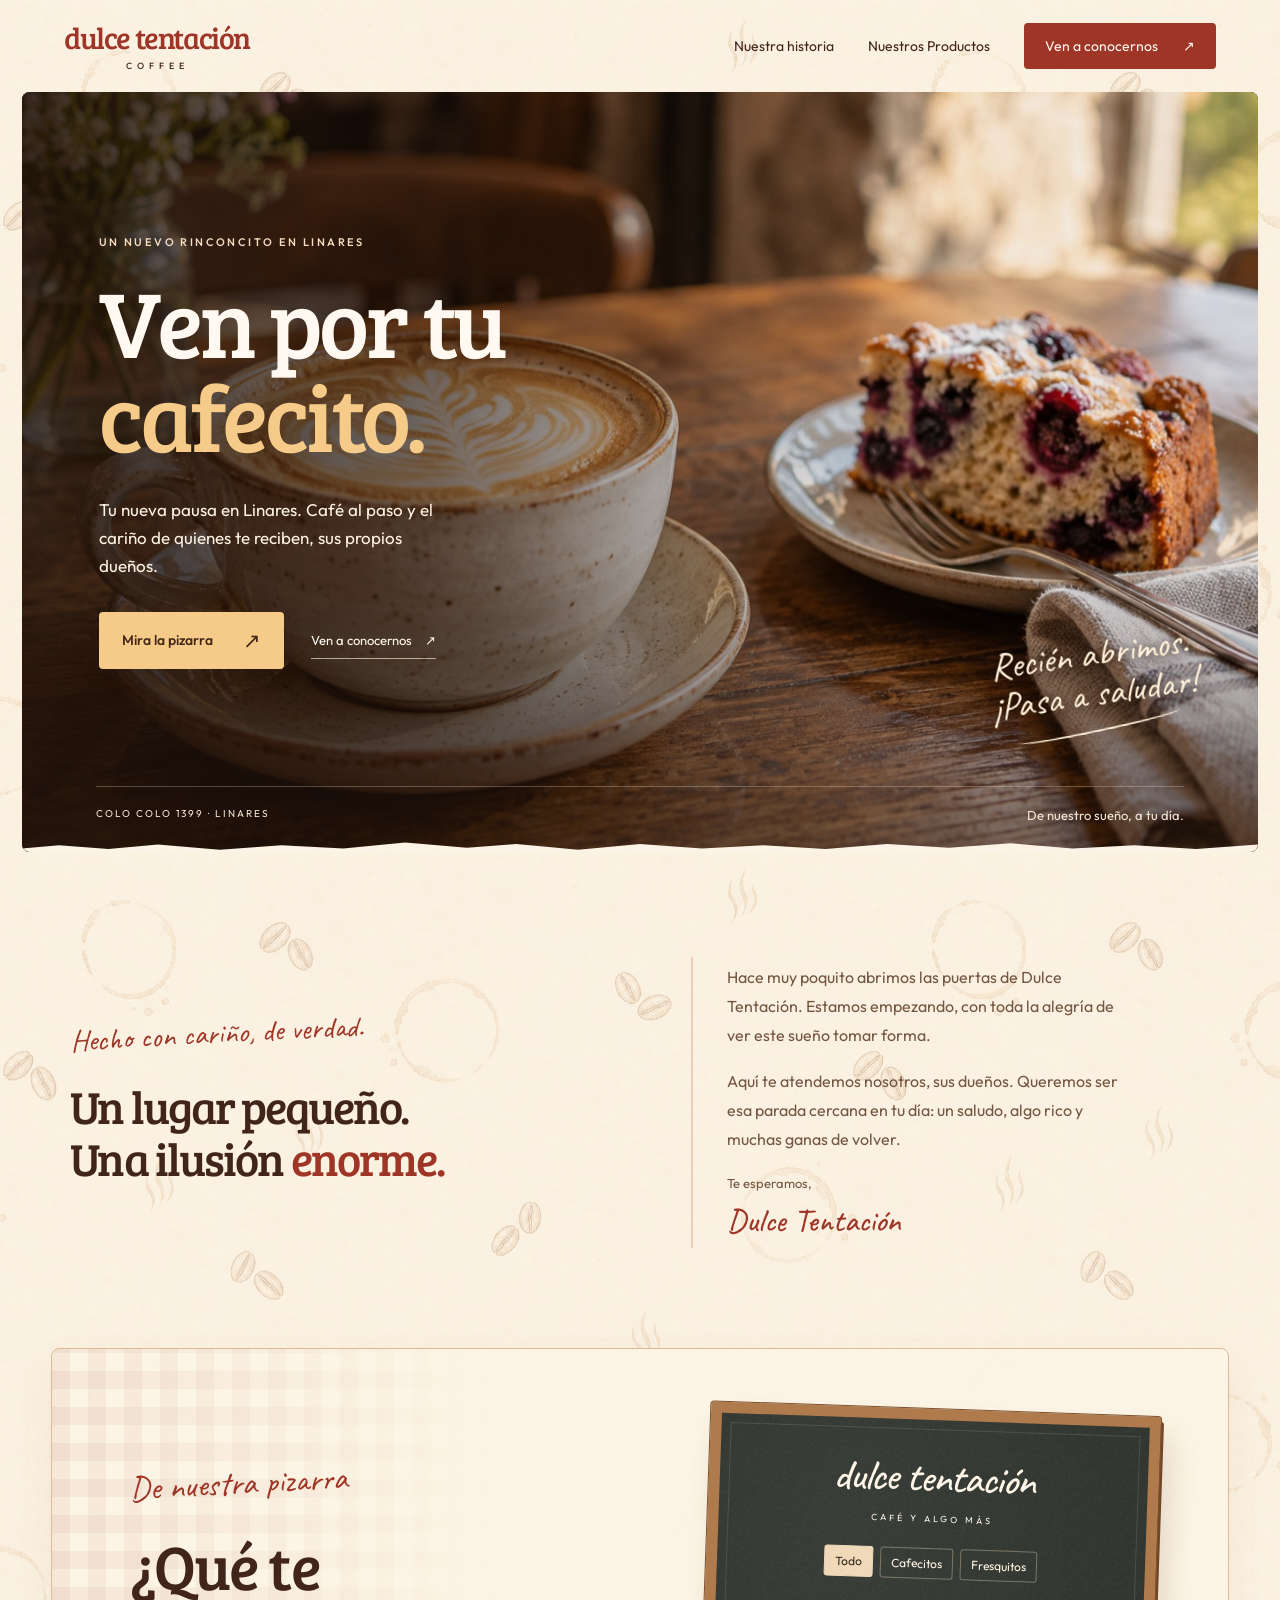
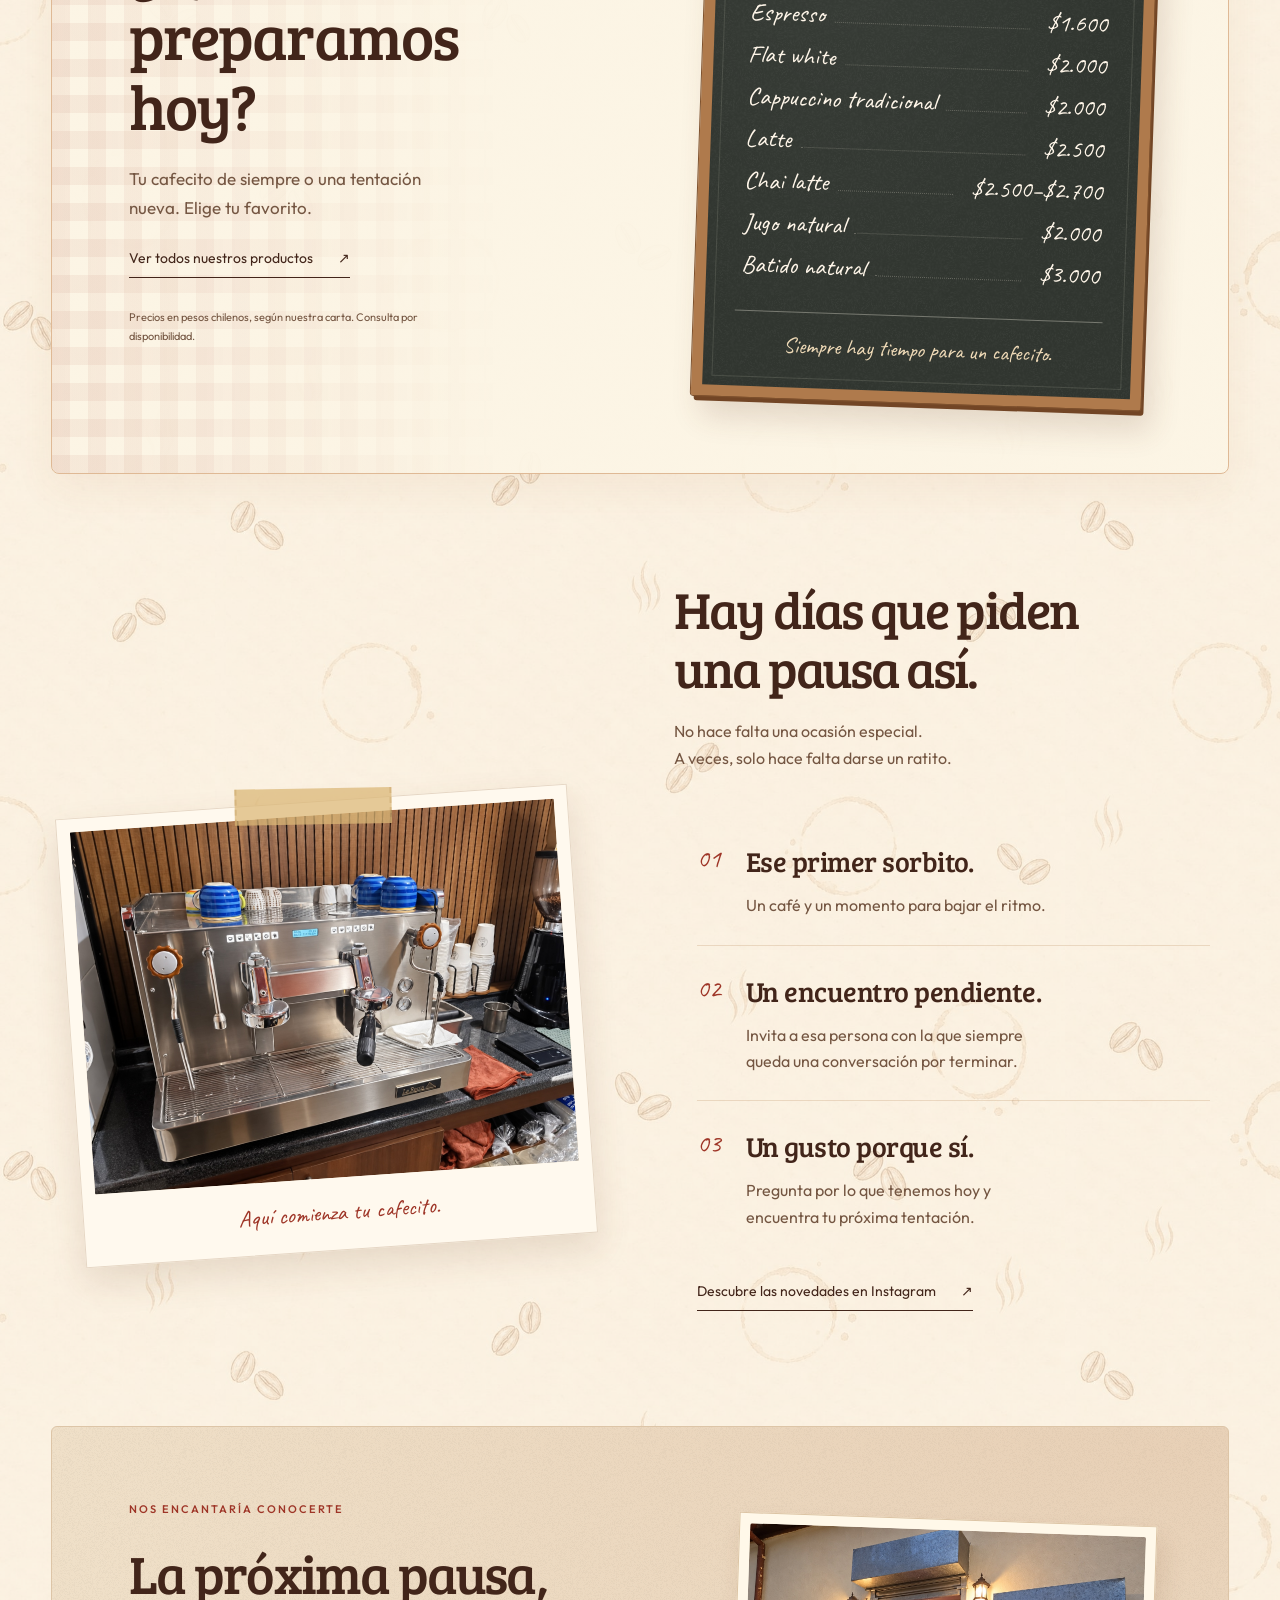
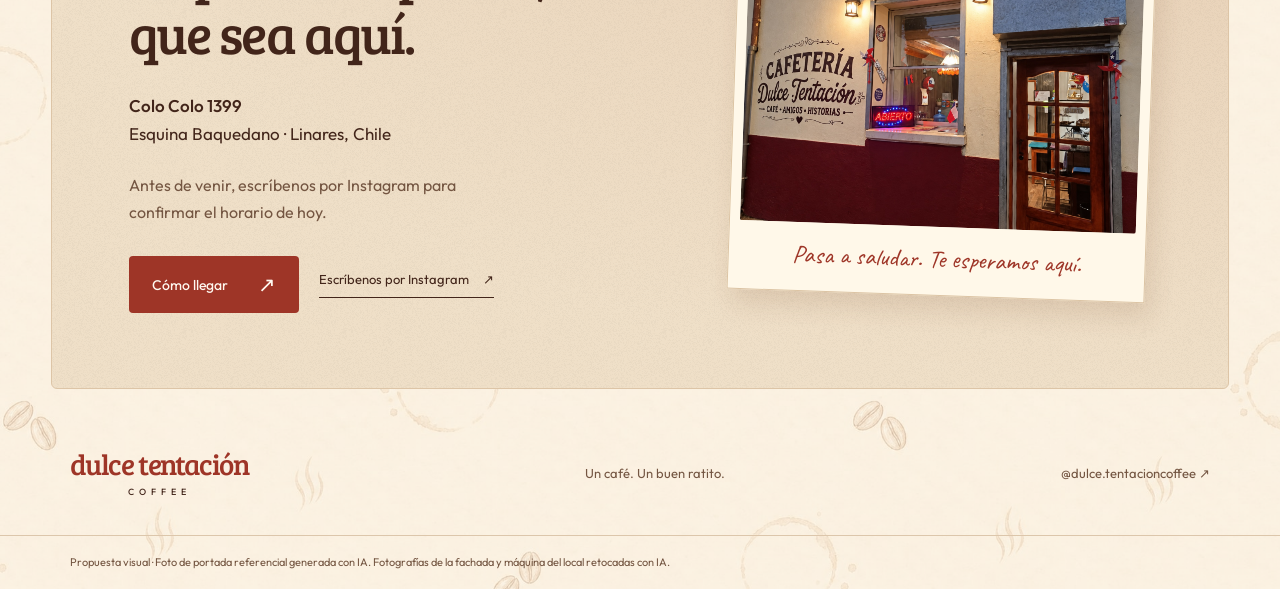
==== commit 9eba383b: "feat(dulce-tentacion): incorpora fotografias retocadas del local" ====
--- a/Dulce_tentacion/index.html
+++ b/Dulce_tentacion/index.html
@@ -51,7 +51,7 @@
     <section class="moments section" id="momentos" aria-labelledby="moments-title">
       <div class="moments-heading"><h2 id="moments-title">Hay días que piden<br>una pausa así.</h2><p>No hace falta una ocasión especial.<br>A veces, solo hace falta darse un ratito.</p></div>
       <div class="moments-layout">
-        <figure class="hands-photo"><img src="assets/cafe-manos.jpg" alt="Imagen referencial de unas manos sirviendo una taza de café" width="1024" height="1280" loading="lazy"><figcaption>Las pequeñas cosas hacen un buen momento.</figcaption></figure>
+        <figure class="hands-photo real-machine"><img src="assets/maquina-v1.jpg" alt="Máquina de espresso de Dulce Tentación, fotografía retocada" width="1448" height="1086" loading="lazy"><figcaption>Aquí comienza tu cafecito.</figcaption></figure>
         <div class="moments-list">
           <article><span class="moment-number" aria-hidden="true">01</span><div><h3>Ese primer sorbito.</h3><p>Un café y un momento para bajar el ritmo.</p></div></article>
           <article><span class="moment-number" aria-hidden="true">02</span><div><h3>Un encuentro pendiente.</h3><p>Invita a esa persona con la que siempre queda una conversación por terminar.</p></div></article>
@@ -63,11 +63,11 @@
 
     <section class="visit section" id="visitanos" aria-labelledby="visit-title">
       <div class="visit-copy"><p class="eyebrow">NOS ENCANTARÍA CONOCERTE</p><h2 id="visit-title">La próxima pausa,<br>que sea aquí.</h2><address><strong>Colo Colo 1399</strong><br>Esquina Baquedano · Linares, Chile</address><p>Antes de venir, escríbenos por Instagram para confirmar el horario de hoy.</p><div class="visit-actions"><a class="button" href="https://www.google.com/maps/place/Cafeter%C3%ADa+al+Paso+Dulce+Tentacion/@-35.8528592,-71.5866221,17z/data=!4m15!1m8!3m7!1s0x9665f5577c1cde81:0x2fb1e8f4687fc1c8!2sColo+Colo+1399,+3580705+Linares,+Maule!3b1!8m2!3d-35.8528636!4d-71.5840472!16s%2Fg%2F11hbjd5ry5!3m5!1s0x9665f50022ad4255:0x8f6eeaee802d963a!8m2!3d-35.8528636!4d-71.5840472!16s%2Fg%2F11zx74m3vc" target="_blank" rel="noopener noreferrer">Cómo llegar <span aria-hidden="true">↗</span></a><a class="text-link" href="https://www.instagram.com/dulce.tentacioncoffee/" target="_blank" rel="noopener noreferrer">Escríbenos por Instagram <span aria-hidden="true">↗</span></a></div></div>
-      <div class="visit-note"><span class="note-top">Pasa a saludar.</span><p>Estamos recién<br>comenzando.<br><em>Y tú ya eres parte.</em></p><span class="note-bottom">ATENDIDO POR SUS PROPIOS DUEÑOS</span></div>
+      <figure class="visit-photo"><img src="assets/fachada-v1.jpg" alt="Fachada y entrada de Dulce Tentación en Colo Colo 1399, fotografía retocada" width="1448" height="1086" loading="lazy"><figcaption>Pasa a saludar. Te esperamos aquí.</figcaption></figure>
     </section>
   </main>
 
   <footer><a class="wordmark" href="#inicio">dulce tentación<span>COFFEE</span></a><p>Un café. Un buen ratito.</p><a href="https://www.instagram.com/dulce.tentacioncoffee/" target="_blank" rel="noopener noreferrer">@dulce.tentacioncoffee <span aria-hidden="true">↗</span></a></footer>
-  <div class="proposal-note">Propuesta visual · Fotografías referenciales generadas con IA. No corresponden al local ni a sus productos.</div>
+  <div class="proposal-note">Propuesta visual · Foto de portada referencial generada con IA. Fotografías de la fachada y máquina del local retocadas con IA.</div>
 </body>
 </html>
--- a/Dulce_tentacion/character.css
+++ b/Dulce_tentacion/character.css
@@ -110,3 +110,9 @@
 @media(max-width:768px){body{background-size:auto,620px 620px}}
 .menu-board dd{white-space:nowrap}.menu-board dt{min-width:0}
 @media(max-width:400px){.menu-board dl>div{font-size:21px;gap:10px}}
+/* Real shop photographs: show the full frame to preserve useful context. */
+.real-machine img{height:auto;aspect-ratio:4/3;object-fit:contain}
+.visit-photo{padding:10px 10px 0;background:#fff8e9;transform:rotate(2deg);box-shadow:6px 14px 25px #67371620;border:1px solid #dcc4a4}
+.visit-photo img{height:auto;aspect-ratio:4/3;border-radius:2px}
+.visit-photo figcaption{font-family:Caveat,cursive;font-size:25px;text-align:center;padding:16px 8px 20px;color:var(--accent)}
+@media(max-width:768px){.visit-photo{transform:rotate(1deg)}.visit-photo figcaption{font-size:23px}}
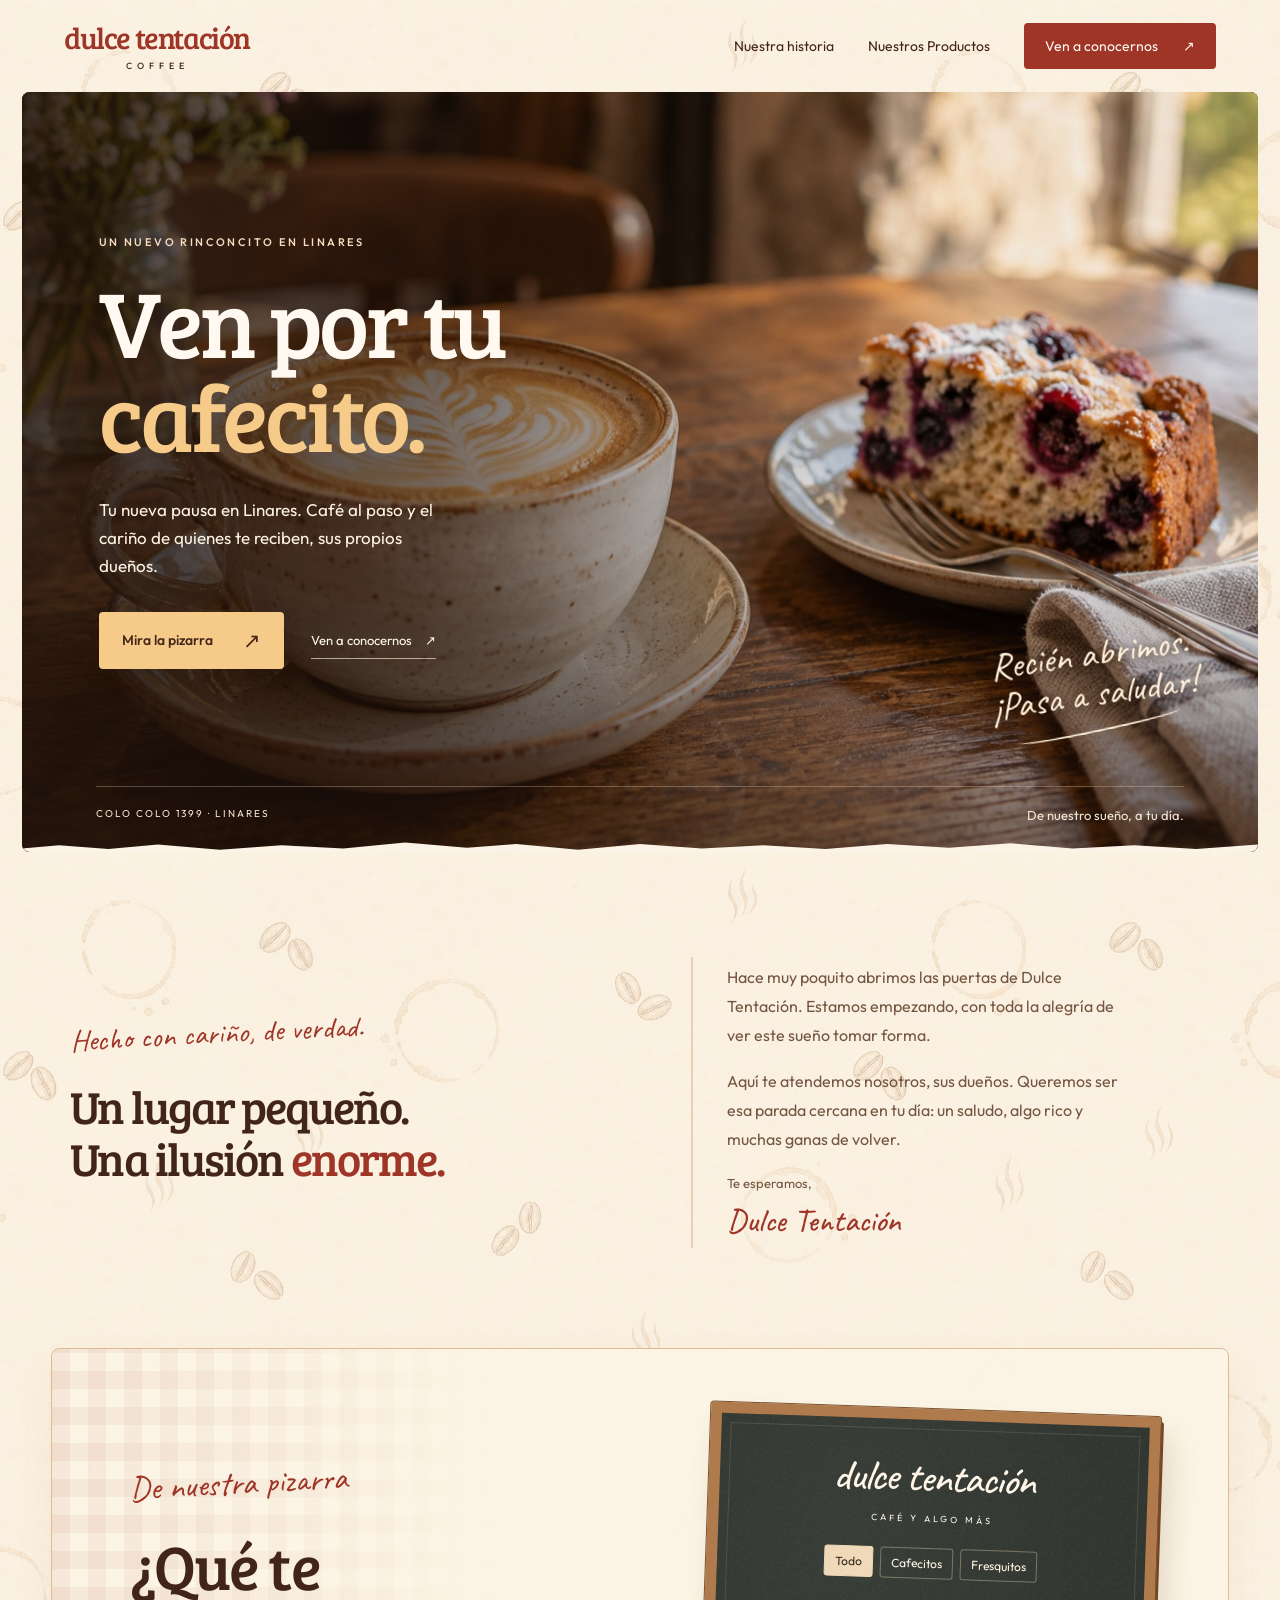
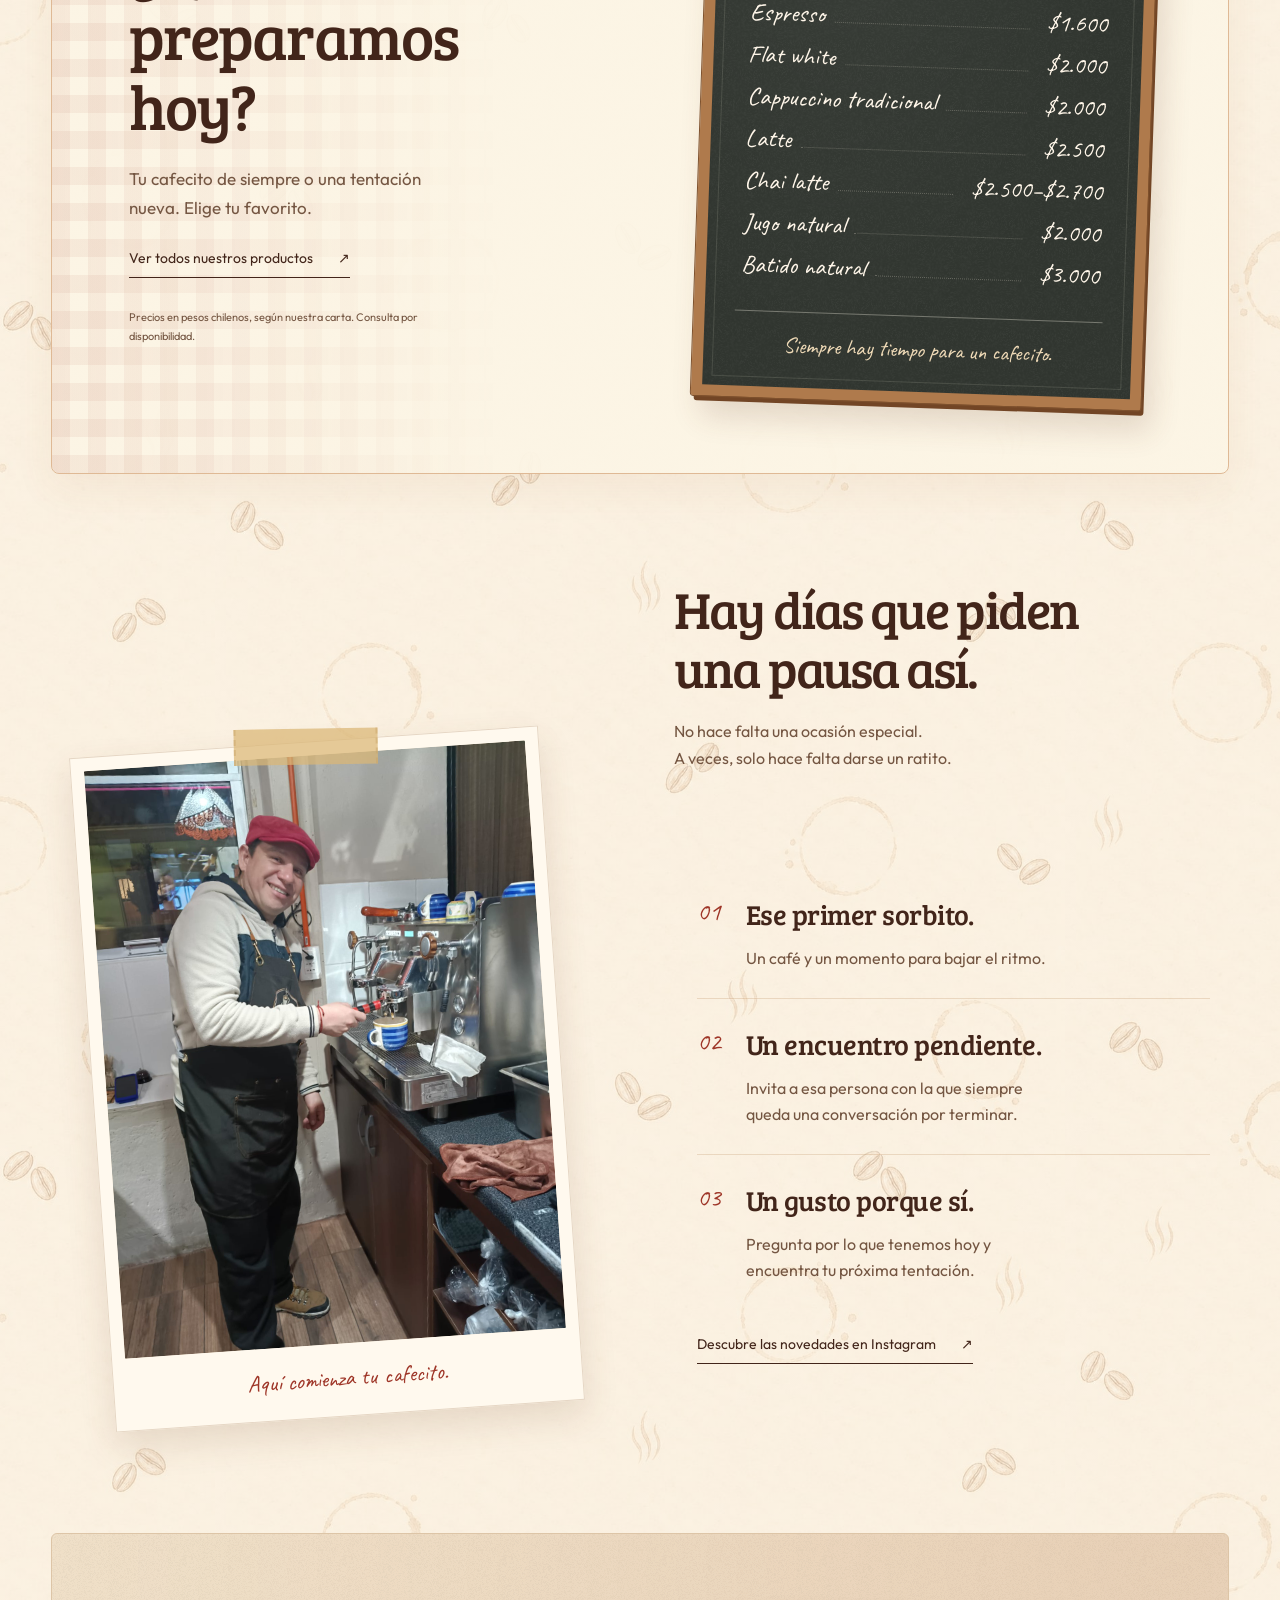
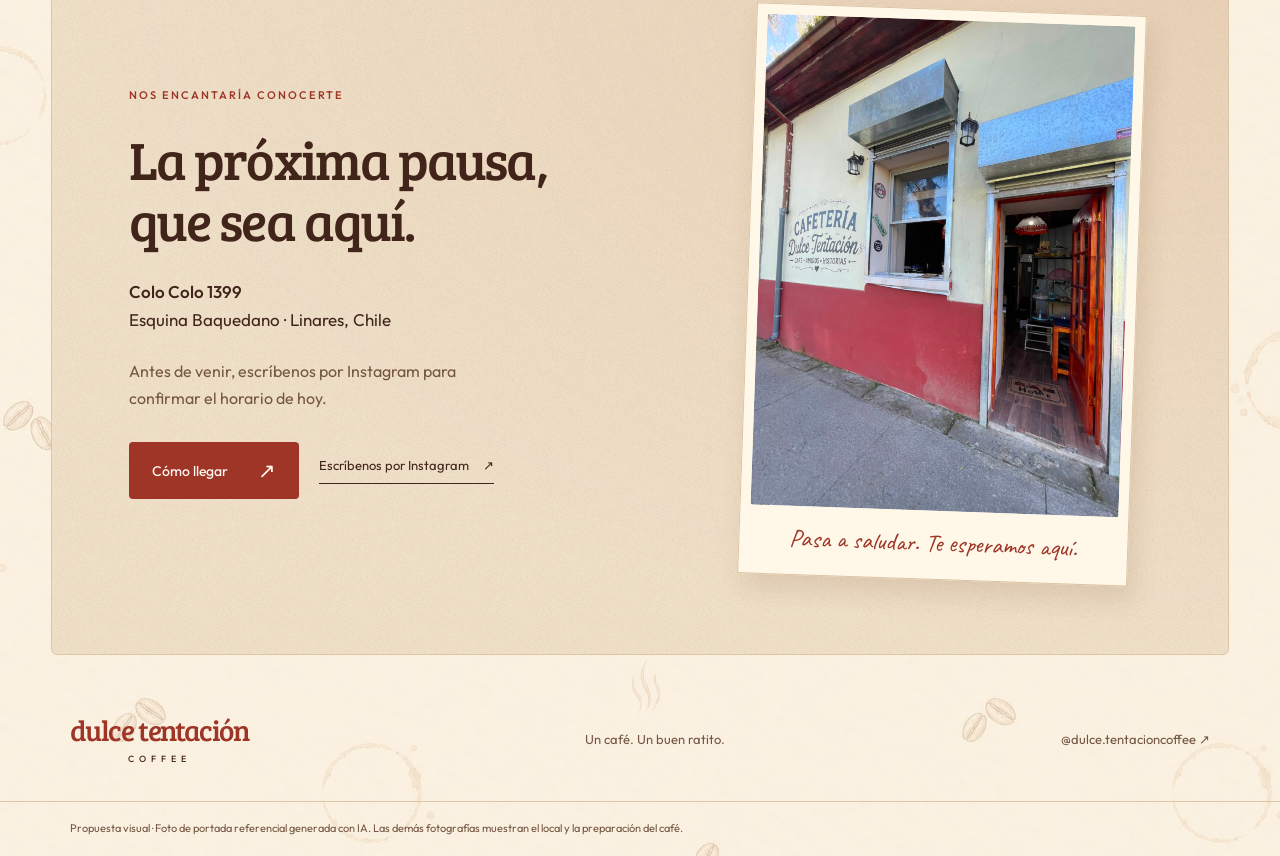
==== commit cd719e83: "feat(dulce-tentacion): usa nueva seleccion de fotografias originales" ====
--- a/Dulce_tentacion/index.html
+++ b/Dulce_tentacion/index.html
@@ -51,7 +51,7 @@
     <section class="moments section" id="momentos" aria-labelledby="moments-title">
       <div class="moments-heading"><h2 id="moments-title">Hay días que piden<br>una pausa así.</h2><p>No hace falta una ocasión especial.<br>A veces, solo hace falta darse un ratito.</p></div>
       <div class="moments-layout">
-        <figure class="hands-photo real-machine"><img src="assets/maquina-v1.jpg" alt="Máquina de espresso de Dulce Tentación, fotografía retocada" width="1448" height="1086" loading="lazy"><figcaption>Aquí comienza tu cafecito.</figcaption></figure>
+        <figure class="hands-photo real-machine"><img src="assets/preparando-cafe.jpg" alt="Preparando un café en la máquina de espresso de Dulce Tentación" width="1200" height="1600" loading="lazy"><figcaption>Aquí comienza tu cafecito.</figcaption></figure>
         <div class="moments-list">
           <article><span class="moment-number" aria-hidden="true">01</span><div><h3>Ese primer sorbito.</h3><p>Un café y un momento para bajar el ritmo.</p></div></article>
           <article><span class="moment-number" aria-hidden="true">02</span><div><h3>Un encuentro pendiente.</h3><p>Invita a esa persona con la que siempre queda una conversación por terminar.</p></div></article>
@@ -63,11 +63,11 @@
 
     <section class="visit section" id="visitanos" aria-labelledby="visit-title">
       <div class="visit-copy"><p class="eyebrow">NOS ENCANTARÍA CONOCERTE</p><h2 id="visit-title">La próxima pausa,<br>que sea aquí.</h2><address><strong>Colo Colo 1399</strong><br>Esquina Baquedano · Linares, Chile</address><p>Antes de venir, escríbenos por Instagram para confirmar el horario de hoy.</p><div class="visit-actions"><a class="button" href="https://www.google.com/maps/place/Cafeter%C3%ADa+al+Paso+Dulce+Tentacion/@-35.8528592,-71.5866221,17z/data=!4m15!1m8!3m7!1s0x9665f5577c1cde81:0x2fb1e8f4687fc1c8!2sColo+Colo+1399,+3580705+Linares,+Maule!3b1!8m2!3d-35.8528636!4d-71.5840472!16s%2Fg%2F11hbjd5ry5!3m5!1s0x9665f50022ad4255:0x8f6eeaee802d963a!8m2!3d-35.8528636!4d-71.5840472!16s%2Fg%2F11zx74m3vc" target="_blank" rel="noopener noreferrer">Cómo llegar <span aria-hidden="true">↗</span></a><a class="text-link" href="https://www.instagram.com/dulce.tentacioncoffee/" target="_blank" rel="noopener noreferrer">Escríbenos por Instagram <span aria-hidden="true">↗</span></a></div></div>
-      <figure class="visit-photo"><img src="assets/fachada-v1.jpg" alt="Fachada y entrada de Dulce Tentación en Colo Colo 1399, fotografía retocada" width="1448" height="1086" loading="lazy"><figcaption>Pasa a saludar. Te esperamos aquí.</figcaption></figure>
+      <figure class="visit-photo"><img src="assets/fachada-dia.jpg" alt="Fachada de Dulce Tentación de día, con la puerta abierta" width="1200" height="1600" loading="lazy"><figcaption>Pasa a saludar. Te esperamos aquí.</figcaption></figure>
     </section>
   </main>
 
   <footer><a class="wordmark" href="#inicio">dulce tentación<span>COFFEE</span></a><p>Un café. Un buen ratito.</p><a href="https://www.instagram.com/dulce.tentacioncoffee/" target="_blank" rel="noopener noreferrer">@dulce.tentacioncoffee <span aria-hidden="true">↗</span></a></footer>
-  <div class="proposal-note">Propuesta visual · Foto de portada referencial generada con IA. Fotografías de la fachada y máquina del local retocadas con IA.</div>
+  <div class="proposal-note">Propuesta visual · Foto de portada referencial generada con IA. Las demás fotografías muestran el local y la preparación del café.</div>
 </body>
 </html>
--- a/Dulce_tentacion/character.css
+++ b/Dulce_tentacion/character.css
@@ -116,3 +116,8 @@
 .visit-photo img{height:auto;aspect-ratio:4/3;border-radius:2px}
 .visit-photo figcaption{font-family:Caveat,cursive;font-size:25px;text-align:center;padding:16px 8px 20px;color:var(--accent)}
 @media(max-width:768px){.visit-photo{transform:rotate(1deg)}.visit-photo figcaption{font-size:23px}}
+/* Second selection: original vertical photographs, without generative retouch. */
+.real-machine{max-width:470px;width:100%;justify-self:center}
+.real-machine img{aspect-ratio:3/4;object-fit:cover}
+.visit-photo{max-width:390px;width:100%;justify-self:center}
+.visit-photo img{aspect-ratio:3/4;object-fit:cover}
